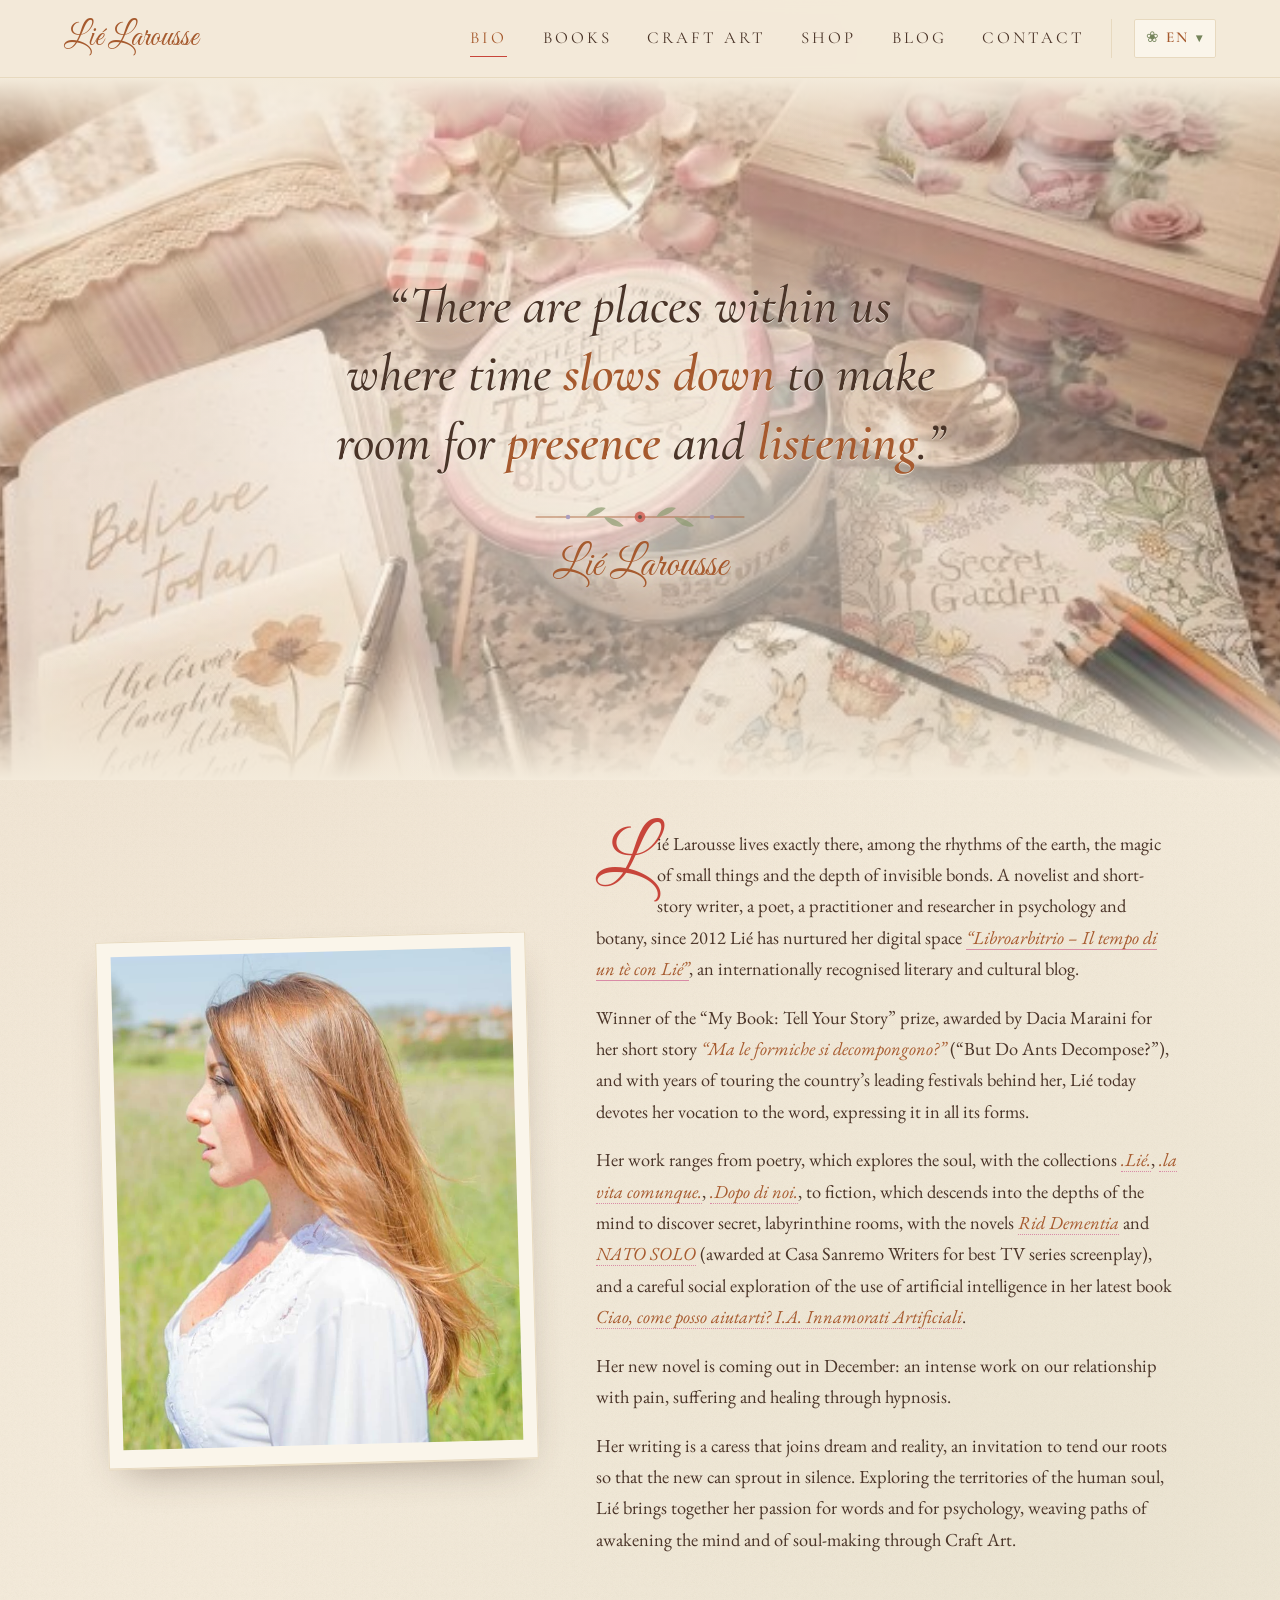
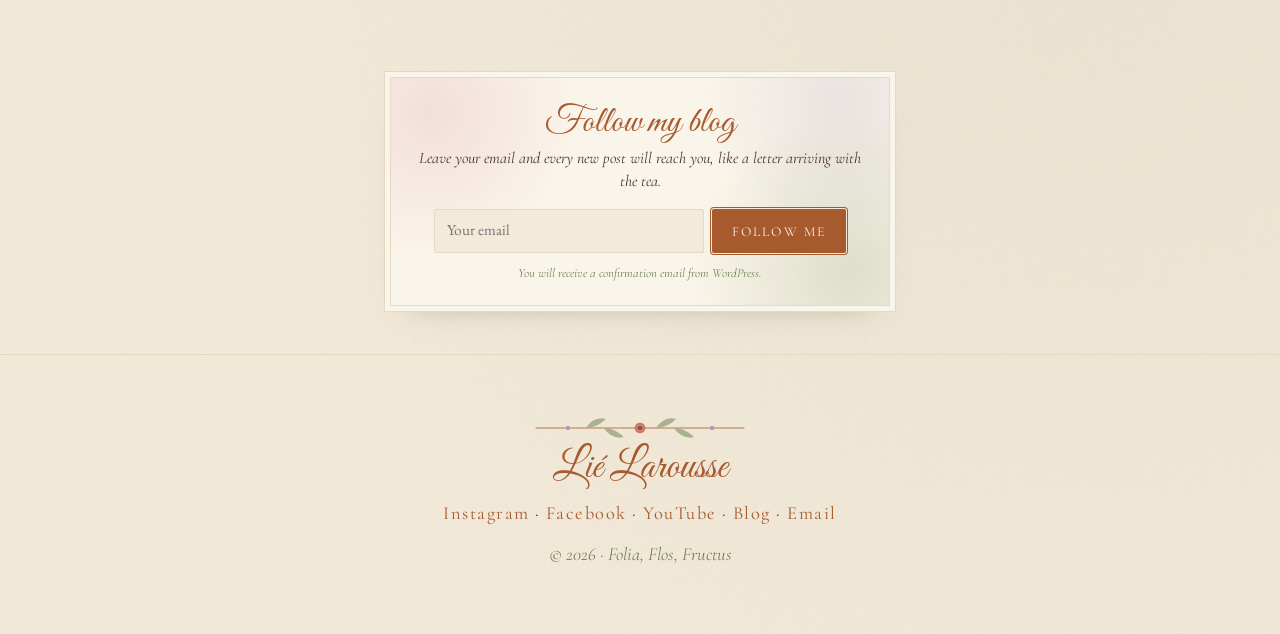
==== en/index.html @ ddcde2e0 "Bio: frase iniziale tra virgolette, righe bilanciate; Craft Art: tolte le virgolette grandi Co-Autho" ====
<!DOCTYPE html>
<html lang="en">
<head>
<meta charset="UTF-8">
<meta name="msvalidate.01" content="2CECC2701213556ECC06F662948ADE0B" />
<meta name="viewport" content="width=device-width, initial-scale=1">
<title>Lié Larousse · Writer and poet</title>
<!-- seo -->
<meta name="description" content="Lié Larousse, writer and poet working between psychology and botany. Author of Rid Dementia, NATO SOLO and Ciao, come posso aiutarti?, and of the blog Libroarbitrio – Il tempo di un tè con Lié.">
<link rel="canonical" href="https://lielarousse.it/en/">
<link rel="alternate" hreflang="it" href="https://lielarousse.it/">
<link rel="alternate" hreflang="en" href="https://lielarousse.it/en/">
<link rel="alternate" hreflang="fr" href="https://lielarousse.it/fr/">
<link rel="alternate" hreflang="x-default" href="https://lielarousse.it/">
<meta property="og:type" content="website">
<meta property="og:site_name" content="Lié Larousse">
<meta property="og:title" content="Lié Larousse · Writer and poet">
<meta property="og:description" content="Lié Larousse, writer and poet working between psychology and botany. Author of Rid Dementia, NATO SOLO and Ciao, come posso aiutarti?, and of the blog Libroarbitrio – Il tempo di un tè con Lié.">
<meta property="og:url" content="https://lielarousse.it/en/">
<meta property="og:image" content="https://lielarousse.it/img/condivisione.jpg">
<meta property="og:image:width" content="1200">
<meta property="og:image:height" content="630">
<meta property="og:image:alt" content="Lié Larousse">
<meta property="og:locale" content="en_GB">
<meta name="twitter:card" content="summary_large_image">
<meta name="twitter:title" content="Lié Larousse · Writer and poet">
<meta name="twitter:description" content="Lié Larousse, writer and poet working between psychology and botany. Author of Rid Dementia, NATO SOLO and Ciao, come posso aiutarti?, and of the blog Libroarbitrio – Il tempo di un tè con Lié.">
<meta name="twitter:image" content="https://lielarousse.it/img/condivisione.jpg">
<meta name="thumbnail" content="https://lielarousse.it/img/lie-ritratto-bio.jpg">
<script type="application/ld+json">{"@context": "https://schema.org", "@type": "ProfilePage", "name": "Lié Larousse · Writer and poet", "url": "https://lielarousse.it/en/", "inLanguage": "en", "primaryImageOfPage": {"@type": "ImageObject", "url": "https://lielarousse.it/img/lie-ritratto-bio.jpg", "width": 720, "height": 888}, "image": "https://lielarousse.it/img/lie-ritratto-bio.jpg", "mainEntity": {"@context": "https://schema.org", "@type": "Person", "name": "Lié Larousse", "url": "https://lielarousse.it/", "image": "https://lielarousse.it/img/lie-ritratto-bio.jpg", "email": "mailto:lielarousse@yahoo.it", "jobTitle": "Scrittrice e poetessa", "sameAs": ["https://www.instagram.com/lielarousse/", "https://www.facebook.com/lie.larousse/", "https://www.youtube.com/@Libroarbitrio", "https://libroarbitrio.wordpress.com/"], "sibling": {"@type": "Person", "name": "Cortona Francesca", "url": "https://cortonafrancesca.it/", "jobTitle": "Pittrice"}}}</script>
<script type="application/ld+json">{"@context": "https://schema.org", "@type": "WebSite", "name": "Lié Larousse", "url": "https://lielarousse.it/"}</script>
<!-- /seo -->
<link rel="preconnect" href="https://fonts.googleapis.com">
<link rel="preconnect" href="https://fonts.gstatic.com" crossorigin>
<link href="https://fonts.googleapis.com/css2?family=Cormorant+Garamond:ital,wght@0,400;0,500;0,600;1,400&family=EB+Garamond:ital,wght@0,400;0,500;1,400&family=Great+Vibes&display=swap" rel="stylesheet">
<link rel="stylesheet" href="../style.css?v=20261023c">
<link rel="icon" href="../favicon.ico" sizes="any">
<link rel="icon" type="image/png" sizes="48x48" href="../img/favicon-48.png?v=2">
<link rel="icon" type="image/png" sizes="96x96" href="../img/favicon-96.png?v=2">
<link rel="icon" type="image/png" sizes="144x144" href="../img/favicon-144.png?v=2">
<link rel="icon" type="image/png" sizes="192x192" href="../img/icona-192.png?v=2">
<link rel="apple-touch-icon" href="../img/apple-touch-icon.png?v=2">
</head>
<body>

<svg width="0" height="0" style="position:absolute" aria-hidden="true">
  <defs>
    <symbol id="rametto" viewBox="0 0 240 40">
      <path d="M4 20 C60 20 180 20 236 20" stroke="currentColor" stroke-width="1.2" fill="none"/>
      <g fill="#8A9A6E" opacity=".85">
        <path d="M60 20 c6-10 16-12 22-10 c-6 6-14 10-22 10z"/>
        <path d="M80 20 c6 10 16 12 22 10 c-6-6-14-10-22-10z"/>
        <path d="M138 20 c6-10 16-12 22-10 c-6 6-14 10-22 10z"/>
        <path d="M158 20 c6 10 16 12 22 10 c-6-6-14-10-22-10z"/>
      </g>
      <circle cx="120" cy="20" r="6" fill="#C8453A" opacity=".85"/>
      <circle cx="120" cy="20" r="2.2" fill="#4A3428"/>
      <circle cx="40" cy="20" r="2.5" fill="#9C8DB8"/>
      <circle cx="200" cy="20" r="2.5" fill="#9C8DB8"/>
    </symbol>
  </defs>
</svg>

<header class="nav">
  <a href="index.html" class="nav-logo">Lié Larousse</a>
  <button class="nav-toggle" aria-label="Open the menu" aria-expanded="false">☰</button>
  <nav class="nav-links">
    <a href="index.html" class="attivo" aria-current="page">Bio</a>
    <a href="libri.html">Books</a>
    <a href="arte.html">Craft Art</a>
    <a href="https://www.etsy.com/people/pzcn2gzs" class="nav-shop" target="_blank" rel="noopener">Shop</a>
    <a href="blog.html">Blog</a>
    <a href="contatti.html">Contact</a>
  </nav>
  <details class="lingue"><summary aria-label="Language"><span class="lingue-globo" aria-hidden="true">❀</span>EN<span class="lingue-freccia" aria-hidden="true">▾</span></summary><ul><li><a href="../index.html" hreflang="it" lang="it"><b>IT</b> Italiano</a></li><li><a href="index.html" hreflang="en" lang="en" class="attivo" aria-current="true"><b>EN</b> English</a></li><li><a href="../fr/index.html" hreflang="fr" lang="fr"><b>FR</b> Français</a></li></ul></details>
</header>

<main>
<section class="bio-hero">
  <div class="bio-hero-bg" aria-hidden="true"></div>
  <div class="petali" aria-hidden="true"></div>
  <div class="bio-hero-text">
    <h1 class="sr-only">Lié Larousse, writer and poet</h1>
    <blockquote class="citazione">
      “There are places within us where time <em>slows down</em> to make room for <em>presence</em> and <em>listening</em>.”
    </blockquote>
    <svg class="rametto"><use href="#rametto"/></svg>
    <p class="citazione-firma script">Lié Larousse</p>
  </div>
</section>

<section class="section bio-section">
  <div class="bio">
    <figure class="bio-photo paper-frame tilt-l">
      <img src="../img/lie-ritratto-bio.jpg?v=2" alt="Portrait of Lié Larousse in a meadow">
    </figure>
    <div class="bio-text">
      <p class="dropcap">Lié Larousse lives exactly there, among the rhythms of the earth, the magic of small things and the depth of invisible bonds. A novelist and short-story writer, a poet, a practitioner and researcher in psychology and botany, since 2012 Lié has nurtured her digital space <a href="https://libroarbitrio.wordpress.com/" target="_blank" rel="noopener"><em>“Libroarbitrio – Il tempo di un tè con Lié”</em></a>, an internationally recognised literary and cultural blog.</p>
      <p>Winner of the “My Book: Tell Your Story” prize, awarded by Dacia Maraini for her short story <em>“Ma le formiche si decompongono?”</em> (“But Do Ants Decompose?”), and with years of touring the country’s leading festivals behind her, Lié today devotes her vocation to the word, expressing it in all its forms.</p>
      <p>Her work ranges from poetry, which explores the soul, with the collections <a href="libri.html#trama-lie" class="link-titolo"><em>.Lié.</em></a>, <a href="libri.html#trama-vita" class="link-titolo"><em>.la vita comunque.</em></a>, <a href="libri.html#trama-dopo" class="link-titolo"><em>.Dopo di noi.</em></a>, to fiction, which descends into the depths of the mind to discover secret, labyrinthine rooms, with the novels <a href="libri.html#trama-rid" class="link-titolo"><em>Rid Dementia</em></a> and <a href="libri.html#trama-nato" class="link-titolo"><em>NATO SOLO</em></a> (awarded at Casa Sanremo Writers for best TV series screenplay), and a careful social exploration of the use of artificial intelligence in her latest book <a href="libri.html#trama-ciao" class="link-titolo"><em>Ciao, come posso aiutarti? I.A. Innamorati Artificiali</em></a>.</p>
      <p>Her new novel is coming out in December: an intense work on our relationship with pain, suffering and healing through hypnosis.</p>
      <p>Her writing is a caress that joins dream and reality, an invitation to tend our roots so that the new can sprout in silence. Exploring the territories of the human soul, Lié brings together her passion for words and for psychology, weaving paths of awakening the mind and of soul-making through Craft Art.</p>
    </div>
  </div>
</section>
</main>

<section class="seguimi">
  <div class="seguimi-card">
    <h2 class="script">Follow my blog</h2>
    <p class="seguimi-sub">Leave your email and every new post will reach you, like a letter arriving with the tea.</p>
    <form class="seguimi-form" action="https://subscribe.wordpress.com" method="post" accept-charset="utf-8" target="_blank">
      <label class="sr-only" for="seguimi-email">Your email</label>
      <input id="seguimi-email" type="email" name="email" placeholder="Your email" required>
      <input type="hidden" name="action" value="subscribe">
      <input type="hidden" name="blog_id" value="41591328">
      <input type="hidden" name="source" value="https://libroarbitrio.wordpress.com/">
      <input type="hidden" name="sub-type" value="widget">
      <input type="hidden" name="redirect_fragment" value="blog_subscription">
      <button type="submit" class="btn">Follow me</button>
    </form>
    <p class="seguimi-nota">You will receive a confirmation email from WordPress.</p>
  </div>
</section>

<footer class="footer">
  <svg class="rametto"><use href="#rametto"/></svg>
  <p class="script">Lié Larousse</p>
  <p class="footer-social">
    <a href="https://www.instagram.com/lielarousse/" target="_blank" rel="noopener">Instagram</a> · <a href="https://www.facebook.com/lie.larousse/" target="_blank" rel="noopener">Facebook</a> · <a href="https://www.youtube.com/@Libroarbitrio" target="_blank" rel="noopener">YouTube</a> · <a href="https://libroarbitrio.wordpress.com/" target="_blank" rel="noopener">Blog</a> · <a href="mailto:lielarousse@yahoo.it">Email</a>
  </p>
  <p class="small">© 2026 · Folia, Flos, Fructus</p>
</footer>

<script>
  (function () {
    if (!('IntersectionObserver' in window) || matchMedia('(prefers-reduced-motion: reduce)').matches) return;
    const sel = '.section-head, .bio-photo, .bio-text > *, .libro, .youtube, .video-box, .contatti-text > *, .form, .seguimi-card, .tesoro, .arte-voce, .arte-intro > *, .arte-invito';
    const els = document.querySelectorAll(sel);
    document.documentElement.classList.add('anima');
    const io = new IntersectionObserver(voci => {
      voci.forEach(v => { if (v.isIntersecting) { v.target.classList.add('visto'); io.unobserve(v.target); } });
    }, { threshold: 0.12, rootMargin: '0px 0px -40px 0px' });
    els.forEach((el, i) => {
      const fratelli = [...el.parentElement.children].filter(c => c.matches(sel));
      el.style.setProperty('--ritardo-in', (fratelli.indexOf(el) % 3) * 0.12 + 's');
      io.observe(el);
    });
  })();
  (function () {
    const box = document.querySelector('.petali');
    if (!box || matchMedia('(prefers-reduced-motion: reduce)').matches) return;
    const colori = ['#E8A6B8', '#F2C4CF', '#D98BA6', '#F6D5DC', '#EFB3C2'];
    const n = innerWidth < 700 ? 9 : 16;
    for (let i = 0; i < n; i++) {
      const p = document.createElement('span');
      p.className = 'petalo';
      const size = 12 + Math.random() * 12;
      p.style.setProperty('--x', (Math.random() * 100) + '%');
      p.style.setProperty('--s', size + 'px');
      p.style.setProperty('--d', (11 + Math.random() * 9) + 's');
      p.style.setProperty('--r', (Math.random() * 7) + 's');
      p.style.setProperty('--ritardo', (-Math.random() * 20) + 's');
      p.style.setProperty('--drift', ((Math.random() - .5) * 180) + 'px');
      p.style.setProperty('--c', colori[i % colori.length]);
      p.style.setProperty('--o', (.7 + Math.random() * .3).toFixed(2));
      box.appendChild(p);
    }
  })();
  const lg = document.querySelector('.lingue');
  if (lg) document.addEventListener('click', e => { if (!lg.contains(e.target)) lg.removeAttribute('open'); });
  const t = document.querySelector('.nav-toggle'), l = document.querySelector('.nav-links');
  t.addEventListener('click', () => { const o = l.classList.toggle('open'); t.setAttribute('aria-expanded', o); });
  l.querySelectorAll('a').forEach(a => a.addEventListener('click', () => { l.classList.remove('open'); t.setAttribute('aria-expanded', false); }));
  (function () {
    // Trame dei libri aperte direttamente sulla Bio
    let pronte = null;
    const carica = () => pronte || (pronte = fetch('libri.html').then(r => r.text()).then(h => {
      const doc = new DOMParser().parseFromString(h, 'text/html');
      doc.querySelectorAll('dialog.trama').forEach(d => {
        const nuovo = document.importNode(d, true);
        document.body.appendChild(nuovo);
        nuovo.addEventListener('close', () => { document.body.style.overflow = ''; });
        nuovo.addEventListener('click', e => { if (e.target === nuovo) nuovo.close(); });
        nuovo.querySelector('.trama-chiudi').addEventListener('click', () => nuovo.close());
      });
    }));
    const apri = d => { document.querySelectorAll('dialog[open]').forEach(x => x.close()); d.showModal(); d.scrollTop = 0; document.body.style.overflow = 'hidden'; };
    document.querySelectorAll('a.link-titolo').forEach(a => a.addEventListener('click', async e => {
      const id = a.getAttribute('href').split('#')[1];
      if (!id || !id.startsWith('trama-') || !window.HTMLDialogElement) return;
      e.preventDefault();
      try { await carica(); } catch (err) { location.href = a.href; return; }
      const d = document.getElementById(id);
      if (d) apri(d); else location.href = a.href;
    }));
    // pulsanti "Acquista" dentro le trame
    document.addEventListener('click', e => {
      const b = e.target.closest('[data-acquista]');
      const d = document.getElementById('acquista');
      if (!b || !d) return;
      const lingua = document.documentElement.lang || 'it';
      const euro = v => new Intl.NumberFormat(lingua, { style: 'currency', currency: 'EUR' }).format(v);
      const t = b.dataset.titolo, p = b.dataset.prezzo;
      d.querySelector('#acq-titolo').textContent = t;
      d.querySelector('#acq-copertina').src = b.dataset.copertina;
      d.querySelector('#acq-prezzo').textContent = p ? euro(+p) : d.dataset.suRichiesta;
      d.querySelector('#acq-causale').textContent = t + ' – Lié Larousse';
      d.querySelector('#acq-paypal').hidden = !p;
      if (p) d.querySelector('#acq-paypal-link').href = 'https://www.paypal.com/cgi-bin/webscr?' + new URLSearchParams({
        cmd: '_xclick', business: 'barellamax@hotmail.it', item_name: t + ' – Lié Larousse',
        amount: p, currency_code: 'EUR', no_shipping: '2', lc: d.dataset.paypalLc, charset: 'utf-8'
      });
      d.querySelector('#acq-email').href = 'mailto:lielarousse@yahoo.it?subject=' + encodeURIComponent(d.dataset.oggetto + t) +
        '&body=' + encodeURIComponent(d.dataset.corpo.replace('%TITOLO%', t));
      apri(d);
    });
    document.addEventListener('click', async e => {
      const c = e.target.closest('.acq-copia');
      if (!c) return;
      const prima = c.textContent;
      try { await navigator.clipboard.writeText(c.dataset.copia); } catch (err) {}
      c.textContent = document.getElementById('acquista').dataset.copiato; setTimeout(() => c.textContent = prima, 1800);
    });
  })();
</script>
</body>
</html>
---- style.css ----
/* Palette ispirata agli acquerelli botanici di Lié */
:root {
  --carta: #F3EADA;        /* carta antica */
  --carta-chiara: #FAF5EA;
  --carta-scura: #E7D9BF;
  --inchiostro: #4A3428;   /* bruno inchiostro */
  --rame: #A65A2E;         /* capelli / titoli */
  --salvia: #74845A;       /* foglie (leggermente scurito per la leggibilità) */
  --papavero: #C8453A;     /* papaveri */
  --lavanda: #9C8DB8;      /* lavanda */
  --oleandro: #D98BA6;     /* oleandro rosa */
  --script: "Great Vibes", cursive;
  --serif: "Cormorant Garamond", Georgia, serif;
  --testo: "EB Garamond", Georgia, serif;
}

* { box-sizing: border-box; margin: 0; padding: 0; }
html { scroll-behavior: smooth; scroll-padding-top: 70px; }

body {
  font-family: var(--testo);
  font-size: 1.15rem;
  line-height: 1.7;
  color: var(--inchiostro);
  background-color: var(--carta);
  /* grana della carta */
  background-image:
    radial-gradient(circle at 15% 20%, rgba(166,90,46,.06), transparent 40%),
    radial-gradient(circle at 85% 70%, rgba(138,154,110,.08), transparent 45%),
    url("data:image/svg+xml,%3Csvg xmlns='http://www.w3.org/2000/svg' width='200' height='200'%3E%3Cfilter id='n'%3E%3CfeTurbulence baseFrequency='.9' numOctaves='2'/%3E%3CfeColorMatrix values='0 0 0 0 .3 0 0 0 0 .2 0 0 0 0 .1 0 0 0 .06 0'/%3E%3C/filter%3E%3Crect width='100%25' height='100%25' filter='url(%23n)'/%3E%3C/svg%3E");
  overflow-x: hidden;
}

img { max-width: 100%; display: block; }
a { color: var(--rame); }

.script { font-family: var(--script); font-weight: 400; color: var(--rame); line-height: 1.1; }
.label { font-family: var(--serif); letter-spacing: .3em; text-transform: uppercase; font-size: .8rem; color: var(--salvia); }
.rametto { width: 220px; height: 36px; color: var(--rame); display: block; margin: .4rem auto 0; opacity: .8; }

/* NAV */
.nav {
  position: sticky; top: 0; z-index: 10;
  display: flex; align-items: center; justify-content: space-between;
  padding: .7rem 5vw;
  background: rgba(243,234,218,.92);
  backdrop-filter: blur(6px);
  border-bottom: 1px solid var(--carta-scura);
}
.nav-logo { font-family: var(--script); font-size: 2rem; color: var(--rame); text-decoration: none; }
.nav-links { display: flex; gap: 2.2rem; }
.nav-links a {
  font-family: var(--serif); font-size: 1.05rem; letter-spacing: .18em; text-transform: uppercase;
  color: var(--inchiostro); text-decoration: none; position: relative;
}
.nav-links a::after {
  content: ""; position: absolute; left: 0; right: 0; bottom: -4px; height: 1px;
  background: var(--papavero); transform: scaleX(0); transition: transform .3s;
}
.nav-links a:hover::after { transform: scaleX(1); }
.nav-toggle { display: none; background: none; border: 0; font-size: 1.6rem; color: var(--rame); cursor: pointer; }

/* HERO */
.hero {
  display: grid; grid-template-columns: 1.1fr 1fr; gap: 4rem; align-items: center;
  padding: 5rem 8vw 6rem; max-width: 1300px; margin: 0 auto;
}
.hero-text { text-align: center; }
.hero-kicker { font-family: var(--serif); letter-spacing: .4em; text-transform: uppercase; color: var(--salvia); }
.hero h1 { font-size: clamp(4rem, 9vw, 7.5rem); margin: .2rem 0; }
.hero-sub { font-family: var(--serif); font-style: italic; font-size: 1.35rem; margin: 1.4rem 0 2rem; }

.paper-frame {
  background: var(--carta-chiara);
  padding: 14px 14px 18px;
  box-shadow: 0 1px 0 var(--carta-scura), 0 18px 40px -18px rgba(74,52,40,.45);
  border: 1px solid var(--carta-scura);
}
.hero-photo { transform: rotate(1.5deg); }
.tilt-l { transform: rotate(-1.5deg); }

.btn {
  display: inline-block; font-family: var(--serif); font-size: 1.05rem; letter-spacing: .15em; text-transform: uppercase;
  padding: .8rem 2rem; color: var(--carta-chiara); background: var(--rame);
  border: 0; border-radius: 2px; text-decoration: none; cursor: pointer;
  box-shadow: 0 0 0 1px var(--carta), 0 0 0 2px var(--rame);
  transition: background .3s;
}
.btn:hover { background: var(--papavero); }
.btn-small { padding: .55rem 1.4rem; font-size: .9rem; }

/* SEZIONI */
.section { padding: 6rem 8vw; max-width: 1300px; margin: 0 auto; }
.section-alt {
  max-width: none;
  background: linear-gradient(180deg, transparent, rgba(156,141,184,.10) 15%, rgba(156,141,184,.10) 85%, transparent);
}
.section-alt > * { max-width: 1140px; margin-left: auto; margin-right: auto; }
.section-head { text-align: center; margin-bottom: 3.5rem; }
.section-head h2, .section-head h1 { font-size: clamp(3.5rem, 7vw, 5rem); font-weight: 400; margin: 0; }

/* BIO */
.bio { display: grid; grid-template-columns: 1.2fr 1fr; gap: 4rem; align-items: center; }
.bio-photo figcaption { text-align: center; padding-top: .7rem; }
.script-small { font-family: var(--script); font-size: 1.8rem; color: var(--rame); }
.bio-text p { margin-bottom: 1.1rem; }
.dropcap::first-letter {
  font-family: var(--script); font-size: 4.6rem; float: left; line-height: .8; padding: .3rem .5rem 0 0; color: var(--papavero);
}
blockquote {
  font-family: var(--serif); font-style: italic; font-size: 1.4rem;
  border-left: 2px solid var(--oleandro); padding-left: 1.2rem; margin: 1.6rem 0;
}
.firma { font-size: 3rem; text-align: right; }

/* LIBRI */
.libri { display: grid; grid-template-columns: repeat(3, 1fr); gap: 3rem; }
.libro { text-align: center; }
.copertina {
  aspect-ratio: 2 / 3; margin: 0 auto 1.4rem; max-width: 240px;
  display: flex; align-items: center; justify-content: center; padding: 1.5rem;
  border: 1px solid var(--carta-scura);
  box-shadow: 6px 8px 0 -2px var(--carta-scura), 0 20px 30px -18px rgba(74,52,40,.5);
  transition: transform .4s;
}
.libro:hover .copertina { transform: translateY(-6px) rotate(-1deg); }
.copertina span { font-family: var(--script); font-size: 2.2rem; color: var(--inchiostro); line-height: 1.1; }
.c1 { background: radial-gradient(circle at 30% 70%, rgba(200,69,58,.35), transparent 35%), radial-gradient(circle at 75% 25%, rgba(138,154,110,.4), transparent 40%), var(--carta-chiara); }
.c2 { background: radial-gradient(circle at 70% 75%, rgba(156,141,184,.45), transparent 40%), radial-gradient(circle at 25% 25%, rgba(217,139,166,.35), transparent 40%), var(--carta-chiara); }
.c3 { background: radial-gradient(circle at 50% 80%, rgba(138,154,110,.45), transparent 45%), radial-gradient(circle at 80% 20%, rgba(166,90,46,.3), transparent 35%), var(--carta-chiara); }
.libro h3, .articolo h3 { font-family: var(--serif); font-size: 1.6rem; font-weight: 600; }
.anno, .data { font-family: var(--serif); font-style: italic; color: var(--salvia); margin-bottom: .6rem; }
.link { font-family: var(--serif); letter-spacing: .1em; text-decoration: none; border-bottom: 1px solid var(--oleandro); }

/* BLOG */
.paper-card {
  background: var(--carta-chiara); border: 1px solid var(--carta-scura);
  box-shadow: 0 16px 36px -22px rgba(74,52,40,.5);
}
.youtube {
  display: grid; grid-template-columns: 1.4fr 1fr; align-items: center;
  text-decoration: none; color: inherit; margin-bottom: 3.5rem; overflow: hidden;
  transition: transform .4s;
}
.youtube:hover { transform: translateY(-4px); }
.yt-thumb { width: 100%; height: 100%; object-fit: cover; min-height: 260px; }
.yt-text { padding: 2.5rem; text-align: center; }
.yt-text h3 { font-size: 3.6rem; }
.yt-sub { font-family: var(--serif); font-style: italic; font-size: 1.3rem; margin-bottom: 1.4rem; }

.articoli { display: grid; grid-template-columns: repeat(2, 1fr); gap: 2.5rem; }
.articolo img { width: 100%; aspect-ratio: 4 / 3; object-fit: cover; }
.articolo-body { padding: 1.6rem 1.8rem 2rem; }

/* CONTATTI */
.contatti { display: grid; grid-template-columns: 1fr 1.2fr; gap: 4rem; align-items: start; }
.contatti-foto {
  width: 100%; max-width: 440px; margin: -1rem auto 1.2rem;
  aspect-ratio: 928 / 1000; object-fit: cover; object-position: center 35%;
  opacity: .9;
  -webkit-mask-image: radial-gradient(closest-side at 50% 50%, #000 55%, rgba(0,0,0,.6) 75%, transparent 100%);
          mask-image: radial-gradient(closest-side at 50% 50%, #000 55%, rgba(0,0,0,.6) 75%, transparent 100%);
}
.contatti-text p { font-family: var(--serif); font-size: 1.35rem; font-style: italic; margin-bottom: 1.6rem; }
.social { list-style: none; }
.social li { padding: .5rem 0; border-bottom: 1px dashed var(--carta-scura); }
.social li::before { content: "❀ "; color: var(--oleandro); }
.social a { text-decoration: none; }
.form { padding: 2.2rem; display: grid; gap: 1.1rem; }
.form label { font-family: var(--serif); letter-spacing: .12em; text-transform: uppercase; font-size: .85rem; display: grid; gap: .35rem; }
.form input, .form textarea {
  font: inherit; font-size: 1.05rem; text-transform: none; letter-spacing: 0;
  padding: .65rem .8rem; background: var(--carta); color: var(--inchiostro);
  border: 1px solid var(--carta-scura); border-radius: 2px;
}
.form input:focus, .form textarea:focus { outline: 2px solid var(--lavanda); outline-offset: 1px; }
.form .btn { justify-self: start; }

/* FOOTER */
.footer { text-align: center; padding: 3rem 1rem 4rem; border-top: 1px solid var(--carta-scura); }
.footer .script { font-size: 2.6rem; }
.small { font-family: var(--serif); font-style: italic; color: var(--salvia); }

/* MOBILE */
@media (max-width: 860px) {
  .nav-toggle { display: block; }
  .nav-links {
    display: none; position: absolute; top: 100%; left: 0; right: 0;
    flex-direction: column; gap: 0; background: var(--carta); border-bottom: 1px solid var(--carta-scura);
  }
  .nav-links.open { display: flex; }
  .nav-links a { padding: 1rem 5vw; border-top: 1px solid var(--carta-scura); }
  .hero, .bio, .contatti, .youtube { grid-template-columns: 1fr; gap: 2.5rem; }
  .hero { padding: 3rem 6vw 4rem; }
  .hero-photo { max-width: 420px; margin: 0 auto; }
  .section { padding: 4rem 6vw; }
  .libri, .articoli { grid-template-columns: 1fr; }
}

/* Pagine separate */
body { min-height: 100vh; display: flex; flex-direction: column; }
main { flex: 1; }
.nav-links a.attivo { color: var(--rame); }
.nav-links a.attivo::after { transform: scaleX(1); }
.section { padding-top: 4rem; }
@media (max-width: 860px) { .nav-links a::after { display: none; } }

/* BIO: frase su sfondo fotografico sfumato */
.bio-hero {
  position: relative; overflow: hidden;
  min-height: 78vh; display: grid; place-items: center;
  padding: 5rem 8vw 6rem; text-align: center;
}
.bio-hero-bg {
  position: absolute; inset: -20px;
  background: url("img/te-rose.jpg") center 40% / cover no-repeat;
  filter: blur(.6px);
  opacity: .85;
}
.bio-hero::after {
  content: ""; position: absolute; inset: 0; pointer-events: none;
  background:
    radial-gradient(ellipse 48% 52% at 50% 55%, rgba(250,245,234,.75), rgba(250,245,234,.25) 70%, transparent),
    linear-gradient(180deg, var(--carta) 0%, transparent 10%, transparent 82%, var(--carta) 100%);
}
.bio-hero-text { position: relative; z-index: 1; max-width: 860px; }
.citazione {
  position: relative; border: 0; padding: 0; margin: 1.2rem 0 1.4rem;
  font-family: var(--serif); font-style: italic; font-weight: 500;
  font-size: clamp(1.9rem, 4.2vw, 3.3rem); line-height: 1.3; color: var(--inchiostro);
  text-shadow: 0 1px 0 rgba(250,245,234,.8), 0 0 24px rgba(250,245,234,.9);
}
.citazione em { font-style: italic; font-weight: 600; color: var(--rame); }
.virgolette {
  display: block; font-family: var(--script); font-size: 6.5rem; line-height: .5;
  color: var(--oleandro); margin-bottom: .6rem;
}
.citazione-firma { font-size: 2.6rem; margin-top: .6rem; text-shadow: 0 0 14px rgba(250,245,234,1), 0 0 28px rgba(250,245,234,.9); }

.bio-section { padding-top: 3rem; }
.bio-section .bio { grid-template-columns: .85fr 1.15fr; align-items: start; }
.bio-section .bio-photo { position: sticky; top: 100px; }
.bio-text em { color: var(--rame); }
.bio-text p { text-align: left; }

@media (max-width: 860px) {
  .bio-hero { min-height: 64vh; padding: 4rem 6vw 4.5rem; }
  .bio-section .bio { grid-template-columns: 1fr; }
  .bio-section .bio-photo { position: static; max-width: 380px; margin: 0 auto; }
  .bio-text p { text-align: left; }
}

/* Libri: sei titoli */
.libri { row-gap: 4rem; }
.copertina span small { display: block; font-family: var(--serif); font-style: italic; font-size: .95rem; margin-top: .6rem; }
.libro h3 small { display: block; font-size: 1.05rem; font-weight: 500; font-style: italic; }
.presto { font-family: var(--serif); font-style: italic; color: var(--lavanda); }
.libro .btn-small { margin-top: .4rem; }

/* Blog: due riquadri alternati */
.youtube-rev .yt-thumb { order: 2; }
.bio-text a { text-decoration: none; border-bottom: 1px solid var(--oleandro); }

/* Footer social */
.footer-social { font-family: var(--serif); letter-spacing: .08em; margin: .4rem 0 .6rem; }
.footer-social a { text-decoration: none; color: var(--rame); }
.footer-social a:hover { color: var(--papavero); }
@media (max-width: 860px) { .youtube-rev .yt-thumb { order: 0; } }
.youtube { margin-bottom: 2.5rem; }
.youtube .yt-thumb { height: 340px; min-height: 0; object-fit: cover; object-position: center 45%; }
@media (max-width: 860px) { .youtube .yt-thumb { height: 220px; } }
.youtube-rev { grid-template-columns: 1fr 1.4fr; }
.youtube-rev .yt-thumb { object-position: center; }
@media (max-width: 860px) { .youtube-rev { grid-template-columns: 1fr; } }

/* Copertine vere */
.copertina-foto { padding: 0; background: none; border: 0; aspect-ratio: auto; height: 340px; max-width: none; width: max-content; }
.copertina-foto img { height: 100%; width: auto; display: block; }
@media (max-width: 860px) { .copertina-foto { height: 300px; } }
.libro .copertina:not(.copertina-foto) { height: 340px; width: 227px; aspect-ratio: auto; }
@media (max-width: 860px) { .libro .copertina:not(.copertina-foto) { height: 300px; width: 200px; } }

/* Seguimi sul blog */
.sr-only { position: absolute; width: 1px; height: 1px; overflow: hidden; clip: rect(0 0 0 0); white-space: nowrap; }
.seguimi { padding: 1rem 6vw 4.5rem; }
.seguimi-card {
  max-width: 760px; margin: 0 auto; text-align: center;
  padding: 2.8rem 2.2rem 2.4rem;
  background:
    radial-gradient(circle at 8% 15%, rgba(217,139,166,.22), transparent 30%),
    radial-gradient(circle at 92% 85%, rgba(138,154,110,.25), transparent 32%),
    radial-gradient(circle at 90% 10%, rgba(156,141,184,.18), transparent 28%),
    var(--carta-chiara);
  border: 1px solid var(--carta-scura);
  box-shadow: 0 0 0 8px var(--carta-chiara), 0 0 0 9px var(--carta-scura), 0 24px 44px -26px rgba(74,52,40,.55);
}
.seguimi-card h2 { font-size: clamp(2.8rem, 6vw, 3.8rem); margin: .2rem 0 .4rem; }
.seguimi-sub { font-family: var(--serif); font-style: italic; font-size: 1.25rem; margin-bottom: 1.6rem; }
.seguimi-form { display: flex; gap: .8rem; justify-content: center; flex-wrap: wrap; }
.seguimi-form input[type=email] {
  flex: 1 1 260px; max-width: 380px; font: inherit; font-size: 1.05rem;
  padding: .75rem 1rem; background: var(--carta); color: var(--inchiostro);
  border: 1px solid var(--carta-scura); border-radius: 2px;
}
.seguimi-form input[type=email]:focus { outline: 2px solid var(--lavanda); outline-offset: 1px; }
.seguimi-nota { font-family: var(--serif); font-style: italic; font-size: .95rem; color: var(--salvia); margin-top: 1rem; }
@media (max-width: 860px) { .seguimi-card { padding: 2.2rem 1.3rem 2rem; } .seguimi-form .btn { width: 100%; max-width: 380px; } }

/* Seguimi: versione compatta */
.seguimi { padding: .5rem 6vw 3rem; }
.seguimi-card { max-width: 500px; padding: 1.5rem 1.4rem 1.3rem; box-shadow: 0 0 0 5px var(--carta-chiara), 0 0 0 6px var(--carta-scura), 0 16px 30px -22px rgba(74,52,40,.5); }
.seguimi-card .label { font-size: .65rem; letter-spacing: .25em; }
.seguimi-card h2 { font-size: 2.3rem; margin: .1rem 0 .2rem; }
.seguimi-sub { font-size: 1rem; line-height: 1.45; margin-bottom: 1rem; }
.seguimi-form { gap: .5rem; }
.seguimi-form input[type=email] { flex: 1 1 200px; max-width: 270px; font-size: .95rem; padding: .5rem .75rem; }
.seguimi-form .btn { padding: .5rem 1.3rem; font-size: .85rem; }
.seguimi-nota { font-size: .8rem; margin-top: .6rem; }
@media (max-width: 860px) { .seguimi-card { padding: 1.4rem 1.1rem 1.2rem; } .seguimi-form .btn { max-width: 270px; } }

/* Video YouTube grande */
.video-box {
  display: grid; grid-template-columns: auto 1fr; gap: 3rem; align-items: center;
  padding: 2rem; margin-bottom: 2.5rem;
}
.video-frame {
  width: min(380px, 100%); aspect-ratio: 9 / 16;
  padding: 10px; background: var(--carta-chiara);
  border: 1px solid var(--carta-scura);
  box-shadow: 0 0 0 6px var(--carta), 0 0 0 7px var(--carta-scura), 0 20px 36px -20px rgba(74,52,40,.55);
}
.video-frame iframe { width: 100%; height: 100%; border: 0; display: block; }
.video-text { text-align: center; padding: 1rem; }
.video-text h3 { font-size: clamp(2.6rem, 4.5vw, 3.6rem); }
.video-text .yt-sub { margin: 1rem 0 1.6rem; }
@media (max-width: 860px) {
  .video-box { grid-template-columns: 1fr; gap: 1.5rem; padding: 1.4rem 1rem; }
  .video-frame { margin: 0 auto; width: min(340px, 100%); }
}
/* Video: più piccolo */
.video-box { max-width: 760px; margin-left: auto; margin-right: auto; padding: 1.5rem; gap: 2rem; }
.video-frame { width: min(260px, 100%); padding: 8px; }
.video-text h3 { font-size: clamp(2.2rem, 3.6vw, 2.8rem); }
@media (max-width: 860px) { .video-frame { width: min(250px, 100%); } }

/* Lingue */
.nav { gap: 1.6rem; }
.nav-logo { margin-right: auto; }
.lingue { display: flex; align-items: center; gap: .35rem; font-family: var(--serif); font-size: .9rem; letter-spacing: .12em; padding-left: 1.4rem; border-left: 1px solid var(--carta-scura); }
.lingue a { color: var(--inchiostro); text-decoration: none; opacity: .65; padding: .15rem .1rem; }
.lingue a:hover { opacity: 1; color: var(--papavero); }
.lingue a.attivo { opacity: 1; color: var(--rame); font-weight: 600; }
.lingue span { color: var(--salvia); }
@media (max-width: 860px) {
  .nav { gap: .9rem; }
  .lingue { order: 2; padding-left: 0; border-left: 0; font-size: .85rem; }
  .nav-toggle { order: 3; }
}

/* Lingue: tendina */
.lingue { position: relative; display: block; padding-left: 1.4rem; border-left: 1px solid var(--carta-scura); font-family: var(--serif); }
.lingue summary {
  list-style: none; cursor: pointer; user-select: none;
  display: flex; align-items: center; gap: .4rem;
  font-size: .95rem; letter-spacing: .15em; color: var(--rame); font-weight: 600;
  padding: .35rem .7rem; border: 1px solid var(--carta-scura); border-radius: 2px; background: var(--carta-chiara);
}
.lingue summary::-webkit-details-marker { display: none; }
.lingue summary:hover { border-color: var(--oleandro); }
.lingue-globo { color: var(--oleandro); font-weight: 400; letter-spacing: 0; }
.lingue-freccia { font-size: .75rem; color: var(--salvia); transition: transform .25s; }
.lingue[open] .lingue-freccia { transform: rotate(180deg); }
.lingue ul {
  list-style: none; position: absolute; right: 0; top: calc(100% + .5rem); z-index: 20;
  min-width: 170px; padding: .4rem 0; margin: 0;
  background: var(--carta-chiara); border: 1px solid var(--carta-scura);
  box-shadow: 0 0 0 4px var(--carta-chiara), 0 0 0 5px var(--carta-scura), 0 18px 30px -16px rgba(74,52,40,.5);
}
.lingue li a {
  display: flex; gap: .7rem; align-items: baseline;
  padding: .55rem 1.1rem; text-decoration: none; opacity: 1;
  color: var(--inchiostro); font-size: 1.05rem; letter-spacing: .03em;
}
.lingue li a b { font-size: .8rem; letter-spacing: .15em; color: var(--salvia); font-weight: 600; width: 1.6rem; }
.lingue li a:hover { background: rgba(217,139,166,.12); color: var(--papavero); }
.lingue li a.attivo { color: var(--rame); font-style: italic; }
.lingue li a.attivo b { color: var(--rame); }
.lingue li + li { border-top: 1px dashed var(--carta-scura); }
@media (max-width: 860px) {
  .lingue { padding-left: 0; border-left: 0; }
  .lingue summary { font-size: .85rem; padding: .3rem .55rem; }
}

/* Copertine: effetto libro 3D al passaggio del mouse */
.libro { perspective: 1100px; }
.libro .copertina {
  position: relative; transform-style: preserve-3d;
  transform-origin: center center;
  transition: transform .7s cubic-bezier(.2,.8,.2,1), box-shadow .7s;
}
/* spessore delle pagine (lato destro) */
.libro .copertina::before {
  content: ""; position: absolute; top: 1.5%; left: 100%;
  width: 26px; height: 97%;
  transform-origin: left center; transform: rotateY(90deg);
  background: repeating-linear-gradient(90deg, #fbf6ea 0 1px, #e9dcc4 1px 2px), #f5ecd9;
  box-shadow: inset 0 0 6px rgba(74,52,40,.25);
  backface-visibility: hidden;
}
/* nastrino segnalibro */
.libro .copertina::after {
  content: ""; position: absolute; top: -2px; right: 16%;
  width: 15px; height: 0;
  background: linear-gradient(90deg, #a8352c, var(--papavero) 45%, #a8352c);
  clip-path: polygon(0 0, 100% 0, 100% 100%, 50% 82%, 0 100%);
  transform: translateZ(2px);
  transition: height .55s .12s cubic-bezier(.3,1.4,.5,1);
  box-shadow: 0 2px 4px rgba(0,0,0,.2);
}
.libro:hover .copertina, .libro:focus-within .copertina {
  transform: translateY(-10px) rotateY(-26deg) rotateX(3deg);
  box-shadow: -18px 26px 34px -14px rgba(74,52,40,.55);
}
.libro:hover .copertina::after, .libro:focus-within .copertina::after { height: 74px; }
.libro .copertina-foto img { transition: filter .7s; }
.libro:hover .copertina-foto img { filter: brightness(1.04) saturate(1.05); }
@media (prefers-reduced-motion: reduce) {
  .libro .copertina, .libro .copertina::after { transition: none; }
}
.libro .copertina::before { width: 34px; }
.libro .copertina::after { right: 7%; width: 13px; }
/* Bio: foto ferma, niente effetto "segue lo scorrimento" */
.bio-section .bio-photo { position: static; top: auto; }
.bio-section .bio { align-items: center; }

/* Petali che cadono (Bio) */
.petali { position: absolute; inset: 0; z-index: 1; pointer-events: none; overflow: hidden; }
.bio-hero::after { z-index: 0; }
.bio-hero-text { z-index: 2; }
.petalo {
  position: absolute; top: -40px; left: var(--x);
  width: var(--s); height: calc(var(--s) * .78);
  opacity: 0;
  animation: cade var(--d) linear var(--ritardo) infinite;
}
.petalo::before {
  content: ""; position: absolute; inset: 0;
  background: radial-gradient(ellipse at 30% 30%, rgba(255,255,255,.55), transparent 55%), var(--c);
  border-radius: 80% 10% 80% 15%;
  box-shadow: inset -1px -2px 3px rgba(150,60,80,.25);
  animation: ondeggia var(--r) ease-in-out infinite alternate, gira calc(var(--r) * 1.6) linear infinite;
}
@keyframes cade {
  0%   { transform: translate(0, 0); opacity: 0; }
  8%   { opacity: var(--o); }
  85%  { opacity: var(--o); }
  100% { transform: translate(var(--drift), 82vh); opacity: 0; }
}
@keyframes ondeggia { from { translate: -14px 0; } to { translate: 14px 0; } }
@keyframes gira { from { transform: rotate(0deg) rotateX(0deg); } to { transform: rotate(360deg) rotateX(360deg); } }
@media (prefers-reduced-motion: reduce) { .petali { display: none; } }
@keyframes gira { 0% { transform: rotate(0deg) scaleX(1); } 50% { transform: rotate(180deg) scaleX(.65); } 100% { transform: rotate(360deg) scaleX(1); } }
.petalo { width: calc(var(--s) * 1.15); height: calc(var(--s) * .9); }

/* Apparizione dolce allo scorrimento */
.anima :is(.section-head, .bio-photo, .bio-text > *, .libro, .youtube, .video-box, .contatti-text > *, .form, .seguimi-card, .tesoro, .arte-voce, .arte-intro > *, .arte-invito) {
  opacity: 0; translate: 0 26px; filter: blur(2px);
  transition: opacity 1s ease var(--ritardo-in, 0s), translate 1s cubic-bezier(.2,.8,.2,1) var(--ritardo-in, 0s), filter 1s ease var(--ritardo-in, 0s);
}
.anima :is(.section-head, .bio-photo, .bio-text > *, .libro, .youtube, .video-box, .contatti-text > *, .form, .seguimi-card, .tesoro, .arte-voce, .arte-intro > *, .arte-invito).visto {
  opacity: 1; translate: 0 0; filter: none;
}

/* Ultimi articoli dal blog */
.ultimi { margin: 0 0 3rem; }
.ultimi-titolo { text-align: center; font-size: clamp(2.4rem, 4vw, 3rem); margin-bottom: 1.6rem; }
.articoli-3 { grid-template-columns: repeat(3, 1fr); gap: 1.8rem; }
.articoli-3 .articolo { display: flex; flex-direction: column; text-decoration: none; color: inherit; transition: transform .4s, box-shadow .4s; }
.articoli-3 a.articolo:hover { transform: translateY(-5px); box-shadow: 0 22px 40px -22px rgba(74,52,40,.6); }
.articoli-3 .articolo img { aspect-ratio: 3 / 2; }
.articoli-3 .articolo-body { padding: 1.2rem 1.3rem 1.5rem; display: flex; flex-direction: column; flex: 1; }
.articoli-3 h4 { font-family: var(--serif); font-size: 1.3rem; font-weight: 600; line-height: 1.25; margin-bottom: .6rem; }
.articoli-3 .estratto { font-size: 1rem; line-height: 1.55; margin-bottom: .9rem; flex: 1; }
.articoli-3 .link { align-self: flex-start; }
.ultimi-tutti { text-align: center; margin-top: 1.6rem; }
@media (max-width: 860px) { .articoli-3 { grid-template-columns: 1fr; } }

/* Contatti: testo sotto la foto */
.contatti-text .contatti-incipit {
  font-family: var(--serif); font-style: italic; font-weight: 500;
  font-size: 1.6rem; line-height: 1.35; color: var(--rame);
  text-align: center; margin: 0 0 1.1rem;
}
.contatti-text .contatti-invito {
  font-family: var(--testo); font-style: normal; font-size: 1.12rem; line-height: 1.7;
  text-align: center; margin-bottom: 1.8rem;
}

/* Bio: frase iniziale scurita del 10%, solo sul telefono */
@media (max-width: 860px) {
  .citazione { color: #432F24; }
  .citazione em { color: #955129; }
  .citazione-firma { color: #955129; }
  .bio-hero::after {
    background:
      radial-gradient(ellipse 75% 50% at 50% 52%, rgba(250,245,234,.8), rgba(250,245,234,.35) 70%, transparent),
      linear-gradient(180deg, var(--carta) 0%, transparent 10%, transparent 82%, var(--carta) 100%);
  }
}

/* Libro in evidenza */
.libro-evidenza {
  display: grid; grid-template-columns: 300px 1fr; gap: 3.5rem; align-items: start;
  text-align: left; padding: 3rem 3rem 2.8rem; margin: 0 auto 4.5rem; max-width: 1080px;
}
.libro-evidenza .copertina-foto { height: auto; width: 100%; margin: .4rem 0 0; position: sticky; top: 110px; }
.libro-evidenza .copertina-foto img { width: 100%; height: auto; }
.evidenza-testo h3 { font-family: var(--serif); font-size: clamp(2rem, 3.4vw, 2.7rem); font-weight: 600; line-height: 1.1; margin: .3rem 0 .4rem; }
.evidenza-testo h3 small { display: block; font-size: .55em; font-weight: 500; font-style: italic; color: var(--rame); margin-top: .35rem; letter-spacing: .02em; }
.evidenza-sotto { font-family: var(--serif); font-style: italic; color: var(--salvia); margin-bottom: 1.4rem; }
.evidenza-gancio { font-family: var(--serif); font-style: italic; font-size: 1.45rem; line-height: 1.35; color: var(--rame); border-left: 2px solid var(--oleandro); padding-left: 1rem; margin-bottom: 1.3rem; }
.evidenza-testo > p { margin-bottom: 1rem; }
.evidenza-viaggio { font-family: var(--serif); font-style: italic; font-size: 1.2rem; }
.evidenza-testo h4 { font-size: 2.2rem; margin: 1.2rem 0 .5rem; }
.perche { list-style: none; margin: 0 0 1.8rem; }
.perche li { position: relative; padding: .35rem 0 .35rem 1.7rem; border-bottom: 1px dashed var(--carta-scura); }
.perche li::before { content: "❀"; position: absolute; left: 0; top: .35rem; color: var(--oleandro); }
@media (max-width: 860px) {
  .libro-evidenza { grid-template-columns: 1fr; gap: 1.8rem; padding: 1.8rem 1.3rem 2rem; }
  .libro-evidenza .copertina-foto { position: static; width: min(260px, 80%); margin: 0 auto; }
}

/* Libri: pulsanti e finestra della trama */
.libro-azioni { display: flex; flex-wrap: wrap; gap: .6rem; justify-content: center; margin-top: .5rem; }
.btn-chiaro { background: transparent; color: var(--rame); box-shadow: inset 0 0 0 1px var(--rame); }
.btn-chiaro:hover { background: var(--rame); color: var(--carta-chiara); }

dialog.trama {
  width: min(760px, calc(100vw - 32px)); max-height: calc(100vh - 48px);
  margin: auto; padding: 0; border: 1px solid var(--carta-scura);
  background: var(--carta-chiara); color: var(--inchiostro);
  box-shadow: 0 0 0 8px var(--carta-chiara), 0 0 0 9px var(--carta-scura), 0 30px 60px -20px rgba(74,52,40,.6);
  overflow-y: auto; overscroll-behavior: contain;
}
dialog.trama::backdrop { background: rgba(74,52,40,.45); backdrop-filter: blur(3px); }
dialog.trama[open] { animation: foglio .45s cubic-bezier(.2,.8,.2,1); }
@keyframes foglio { from { opacity: 0; transform: translateY(24px) scale(.98); } to { opacity: 1; transform: none; } }
.trama-chiudi {
  position: sticky; top: 0; float: right; margin: .6rem .6rem 0 0; z-index: 2;
  width: 2.4rem; height: 2.4rem; border-radius: 50%; border: 1px solid var(--carta-scura);
  background: var(--carta-chiara); color: var(--rame); font-size: 1.6rem; line-height: 1; cursor: pointer;
}
.trama-chiudi:hover { color: var(--papavero); border-color: var(--oleandro); }
.trama-corpo { padding: 2.4rem 2.8rem 2.6rem; }
.trama-copertina { float: left; width: 150px; margin: .3rem 1.6rem 1rem 0; box-shadow: 0 14px 26px -14px rgba(74,52,40,.6); }
.trama-corpo h3 { font-family: var(--serif); font-size: clamp(1.8rem, 3vw, 2.3rem); font-weight: 600; line-height: 1.1; margin: .3rem 0 .4rem; }
.trama-corpo h3 small { display: block; font-size: .58em; font-weight: 500; font-style: italic; color: var(--rame); margin-top: .35rem; }
.trama-corpo > p { margin-bottom: 1rem; }
.trama-corpo .evidenza-sotto { font-family: var(--serif); font-style: italic; color: var(--salvia); margin-bottom: 1.3rem; }
.trama-corpo .evidenza-gancio { clear: both; font-family: var(--serif); font-style: italic; font-size: 1.4rem; line-height: 1.35; color: var(--rame); border-left: 2px solid var(--oleandro); padding-left: 1rem; margin: 1.2rem 0 1.2rem; }
.trama-corpo .evidenza-viaggio { font-family: var(--serif); font-style: italic; font-size: 1.2rem; }
.trama-corpo h4 { font-size: 2.1rem; margin: 1.1rem 0 .4rem; }
.trama-corpo .btn { margin-top: .3rem; }
@media (max-width: 600px) {
  .trama-corpo { padding: 1.4rem 1.2rem 1.8rem; }
  .trama-copertina { width: 100px; margin-right: 1rem; }
}
.trama-corpo .recensione { border: 0; margin: 1.4rem 0; padding: 1.1rem 1.3rem; background: rgba(217,139,166,.09); border-left: 2px solid var(--oleandro); font-family: var(--serif); font-style: italic; font-size: 1.15rem; line-height: 1.5; }
.trama-corpo .recensione cite { display: block; margin-top: .5rem; font-style: normal; font-size: .9rem; letter-spacing: .08em; color: var(--salvia); }
.trama-corpo .perche strong { color: var(--rame); font-weight: 600; }

/* Nome con collegamento (es. Francesca Cortona) */
a.link-nome { color: var(--rame); text-decoration: none; border-bottom: 0; transition: color .25s; }
a.link-nome:hover { color: var(--papavero); }

/* Blog: blocco del blog con testo a sinistra e immagine a destra, YouTube al contrario */
.youtube:not(.youtube-rev) { grid-template-columns: 1fr 1.4fr; }
.youtube:not(.youtube-rev) .yt-thumb { order: 2; }
.youtube.youtube-rev { grid-template-columns: 1.4fr 1fr; }
.youtube.youtube-rev .yt-thumb { order: 0; }
@media (max-width: 860px) {
  .youtube:not(.youtube-rev), .youtube.youtube-rev { grid-template-columns: 1fr; }
  .youtube:not(.youtube-rev) .yt-thumb { order: 0; }
}

/* Finestra "Acquista" */
.acquista .acq-prezzo { font-family: var(--serif); font-size: 1.3rem; margin: .2rem 0 1.2rem; }
.acquista .acq-prezzo strong { color: var(--rame); font-size: 1.6rem; margin-right: .4rem; }
.acquista .acq-prezzo span { font-style: italic; color: var(--salvia); font-size: 1rem; }
.acquista .acq-intro { clear: both; font-family: var(--serif); font-style: italic; font-size: 1.15rem; margin-bottom: .8rem; }
.acq-metodo { border: 1px solid var(--carta-scura); background: var(--carta); padding: 1.2rem 1.4rem 1.4rem; margin-bottom: 1rem; }
.acq-metodo[hidden] { display: none; }
.acq-metodo-titolo { font-family: var(--serif) !important; font-size: 1.35rem !important; font-weight: 600; color: var(--inchiostro); margin: 0 0 .4rem !important; }
.acq-metodo p { margin-bottom: .9rem; font-size: 1.02rem; }
.acq-dati { display: grid; grid-template-columns: auto 1fr; gap: .35rem 1rem; margin: .2rem 0 1rem; align-items: baseline; }
.acq-dati dt { font-family: var(--serif); letter-spacing: .12em; text-transform: uppercase; font-size: .78rem; color: var(--salvia); }
.acq-dati dd { margin: 0; font-size: 1.02rem; }
.acq-iban { font-family: ui-monospace, "SFMono-Regular", Menlo, monospace; font-size: .98rem; letter-spacing: .04em; color: var(--inchiostro); word-break: break-all; }
.acq-copia { margin-left: .4rem; font: inherit; font-size: .8rem; letter-spacing: .08em; text-transform: uppercase; color: var(--rame); background: transparent; border: 1px solid var(--rame); border-radius: 2px; padding: .1rem .5rem; cursor: pointer; }
.acq-copia:hover { background: var(--rame); color: var(--carta-chiara); }
.acq-nota { font-size: .95rem; font-style: italic; color: var(--salvia); margin-top: .6rem; }
@media (max-width: 600px) { .acq-dati { grid-template-columns: 1fr; gap: .1rem; } .acq-dati dd { margin-bottom: .5rem; } }

/* ===== Art & Craft ===== */
.arte-intro { max-width: 820px; margin: 0 auto 4.5rem; }
.arte-citazione {
  position: relative; text-align: center; border: 0; margin: 0 0 2.6rem; padding: 0;
  font-family: var(--serif); font-style: italic; font-size: clamp(1.35rem, 2.4vw, 1.75rem); line-height: 1.5; color: var(--inchiostro);
}
.arte-citazione strong { font-weight: 600; color: var(--rame); }
.arte-citazione .virgolette { font-size: 5.5rem; }
.arte-intro > p { margin-bottom: 1.1rem; }
.arte-intro strong { font-weight: 600; color: var(--rame); }

.tesori-titolo { text-align: center; font-size: clamp(2.6rem, 5vw, 3.6rem); margin-bottom: 2rem; }
.tesori { display: grid; grid-template-columns: repeat(3, 1fr); gap: 1.6rem; margin-bottom: 5rem; }
.tesoro { display: flex; flex-direction: column; text-decoration: none; color: inherit; overflow: hidden; transition: transform .4s, box-shadow .4s; }
.tesoro img { width: 100%; aspect-ratio: 16 / 10; object-fit: cover; transition: transform .8s; }
.tesoro:hover { transform: translateY(-5px); box-shadow: 0 22px 40px -22px rgba(74,52,40,.6); }
.tesoro:hover img { transform: scale(1.04); }
.tesoro-testo { display: block; padding: 1rem 1.2rem 1.3rem; text-align: center; }
.tesoro-testo strong { display: block; font-family: var(--serif); font-size: 1.25rem; font-weight: 600; line-height: 1.2; margin-bottom: .35rem; }
.tesoro-testo em { display: block; font-family: var(--serif); font-size: 1rem; color: var(--salvia); line-height: 1.35; }

.arte-voci { display: grid; gap: 5rem; margin-bottom: 5rem; }
.arte-voce { display: grid; grid-template-columns: 1.05fr 1fr; gap: 3.5rem; align-items: center; scroll-margin-top: 100px; }
.arte-voce-rev .arte-foto { order: 2; }
.arte-foto { margin: 0; }
.arte-foto img { width: 100%; aspect-ratio: 4 / 3; object-fit: cover; }
.arte-testo h2 { font-family: var(--serif); font-size: clamp(1.8rem, 3vw, 2.3rem); font-weight: 600; line-height: 1.15; margin: .2rem 0 .4rem; }
.arte-sotto { font-family: var(--serif); font-style: italic; font-size: 1.2rem; color: var(--rame); margin-bottom: 1rem; }
.arte-testo > p:last-child { line-height: 1.75; }

.arte-invito { max-width: 820px; margin: 0 auto; text-align: center; padding: 2.4rem 2.4rem 2.6rem; }
.arte-invito p { font-family: var(--serif); font-style: italic; font-size: 1.35rem; line-height: 1.5; margin: 1rem 0 1.6rem; }

@media (max-width: 960px) { .tesori { grid-template-columns: repeat(2, 1fr); } }
@media (max-width: 860px) {
  .arte-voce { grid-template-columns: 1fr; gap: 1.6rem; }
  .arte-voce-rev .arte-foto { order: 0; }
  .arte-voci { gap: 3.5rem; }
}
@media (max-width: 560px) { .tesori { grid-template-columns: 1fr; } .arte-invito { padding: 1.8rem 1.2rem 2rem; } }

/* Bio: titoli dei libri collegati alla trama */
.bio-text a.link-titolo { text-decoration: none; border-bottom: 1px dotted var(--oleandro); }
.bio-text a.link-titolo:hover { border-bottom-style: solid; border-bottom-color: var(--papavero); }
.bio-text a.link-titolo:hover em { color: var(--papavero); }
.libro.evidenziato .copertina { box-shadow: 0 0 0 4px var(--carta-chiara), 0 0 0 6px var(--oleandro), 0 20px 30px -18px rgba(74,52,40,.5); transition: box-shadow .4s; }

/* Libri: pulsanti allineati in fondo a ogni scheda */
.libri { align-items: stretch; }
.libro { display: flex; flex-direction: column; align-items: center; }
.libro > :last-child { margin-top: auto; }
.libro > p:last-of-type { margin-bottom: 1rem; }
.libro-azioni { flex-direction: column; align-items: center; gap: .6rem; margin-top: auto; }
.libro .btn-small { min-width: 210px; text-align: center; }
.libro .btn, .libro-azioni .btn { display: inline-block; box-sizing: border-box; line-height: 1.4; font-family: var(--serif); vertical-align: middle; }
.btn-esaurito { background: transparent !important; color: var(--salvia) !important; box-shadow: inset 0 0 0 1px var(--carta-scura) !important; cursor: default; font-style: italic; }
.btn-esaurito:hover { background: transparent !important; }
dialog.trama:focus, dialog.trama:focus-visible { outline: none; }
/* Voce Shop (Etsy) nel menu */
.nav-esterno { font-size: .75em; margin-left: .25em; color: var(--oleandro); letter-spacing: 0; }
/* Telefono: titoli dei riquadri blog/YouTube non escono dal riquadro */
@media (max-width: 600px) {
  .yt-text { padding: 2rem 1.2rem; }
  .yt-text h3 { font-size: clamp(2rem, 11vw, 2.8rem); overflow-wrap: anywhere; }
  .yt-sub { font-size: 1.1rem; }
}
/* Bio: frase iniziale più fluida, righe bilanciate */
.bio-hero-text .citazione { max-width: 20em; margin-left: auto; margin-right: auto; text-wrap: balance; }
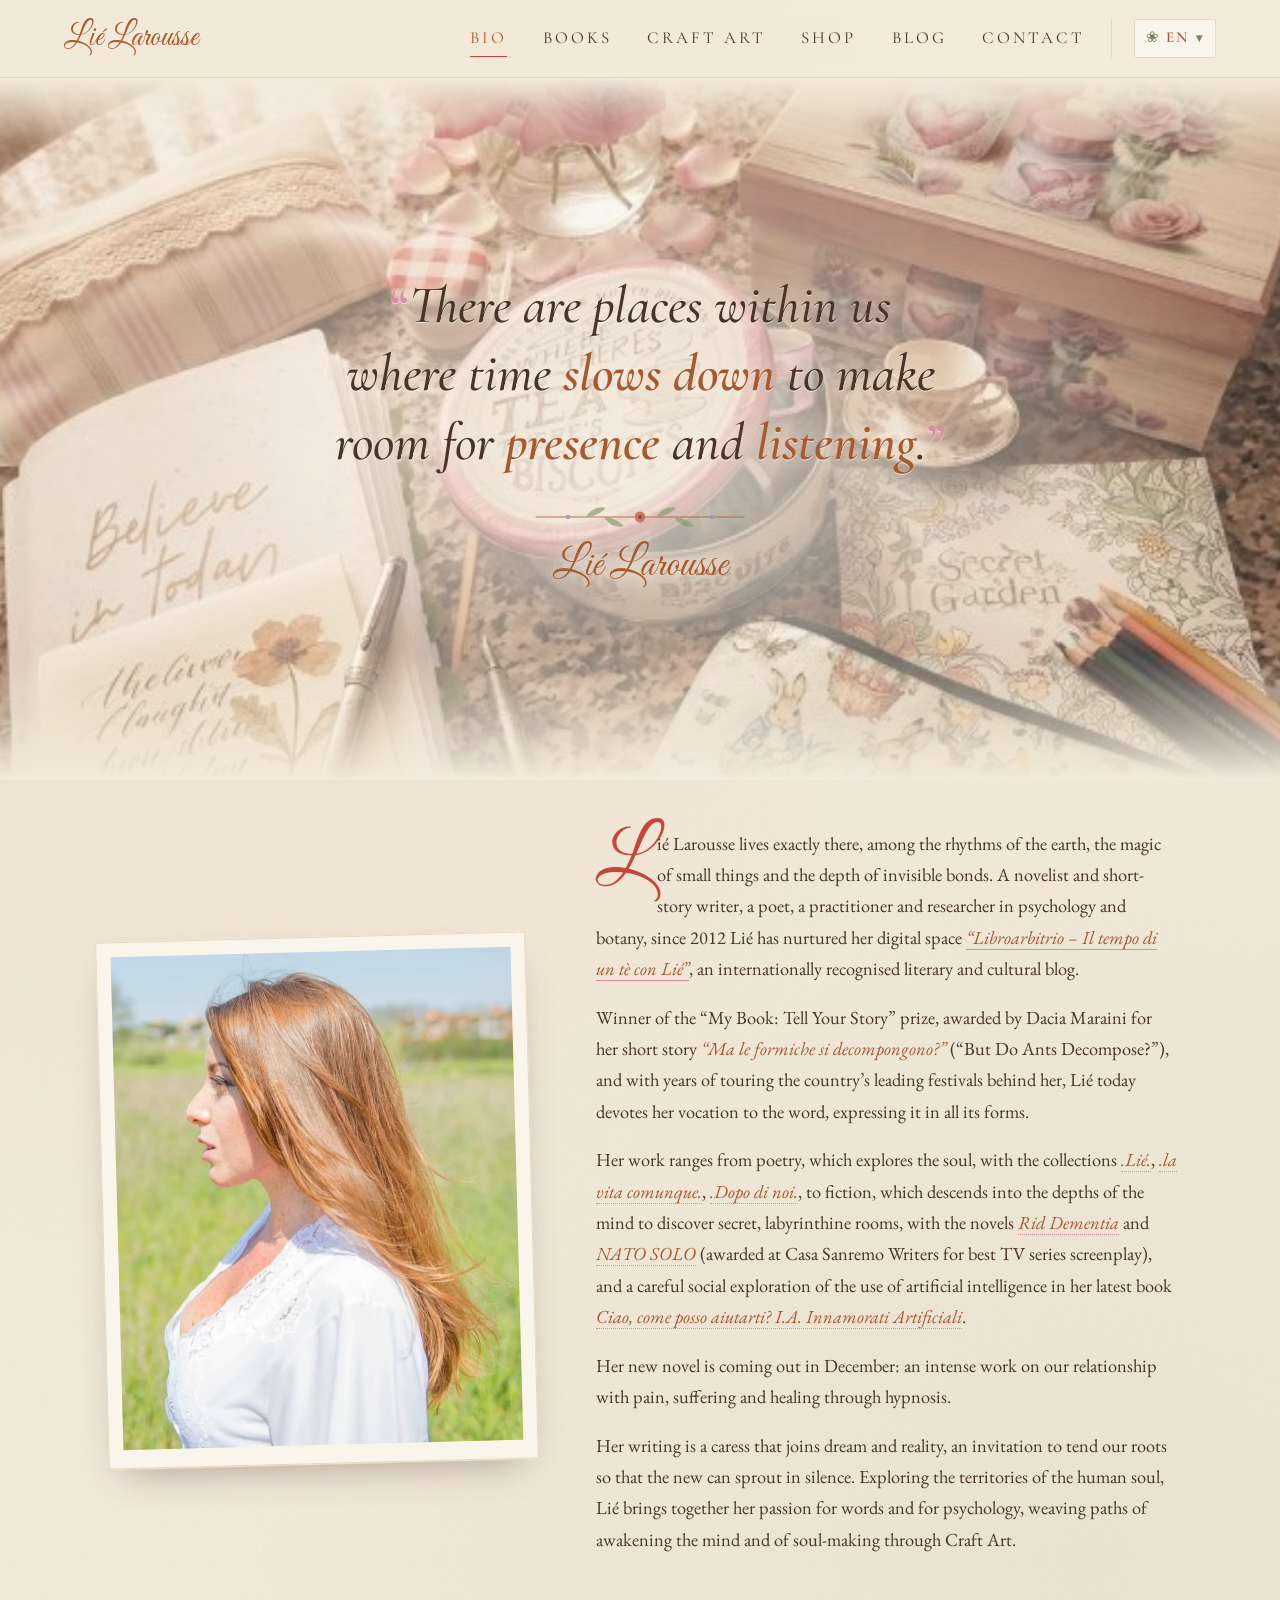
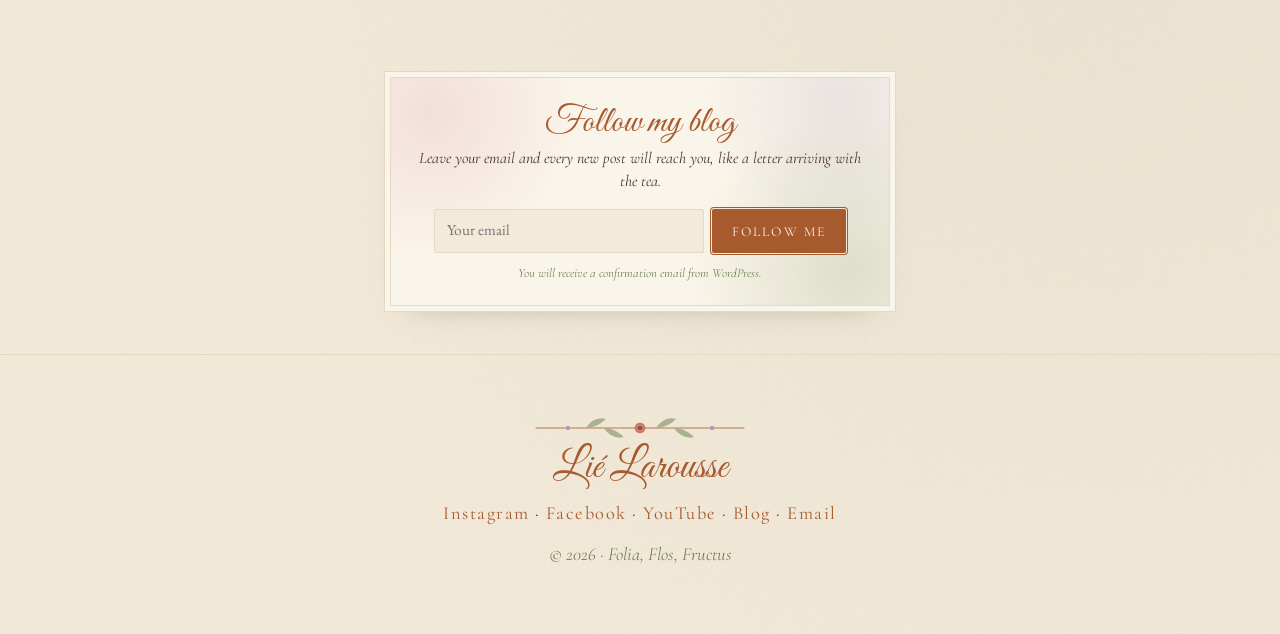
==== commit 5636d0c5: "Bio: virgolette della frase iniziale nel rosa oleandro di prima Co-Authored-By: Claude Opus 5.5 <nor" ====
--- a/en/index.html
+++ b/en/index.html
@@ -33,7 +33,7 @@
 <link rel="preconnect" href="https://fonts.googleapis.com">
 <link rel="preconnect" href="https://fonts.gstatic.com" crossorigin>
 <link href="https://fonts.googleapis.com/css2?family=Cormorant+Garamond:ital,wght@0,400;0,500;0,600;1,400&family=EB+Garamond:ital,wght@0,400;0,500;1,400&family=Great+Vibes&display=swap" rel="stylesheet">
-<link rel="stylesheet" href="../style.css?v=20261023c">
+<link rel="stylesheet" href="../style.css?v=20261023d">
 <link rel="icon" href="../favicon.ico" sizes="any">
 <link rel="icon" type="image/png" sizes="48x48" href="../img/favicon-48.png?v=2">
 <link rel="icon" type="image/png" sizes="96x96" href="../img/favicon-96.png?v=2">
@@ -82,7 +82,7 @@
   <div class="bio-hero-text">
     <h1 class="sr-only">Lié Larousse, writer and poet</h1>
     <blockquote class="citazione">
-      “There are places within us where time <em>slows down</em> to make room for <em>presence</em> and <em>listening</em>.”
+      <span class="virg" aria-hidden="true">“</span>There are places within us where time <em>slows down</em> to make room for <em>presence</em> and <em>listening</em>.<span class="virg" aria-hidden="true">”</span>
     </blockquote>
     <svg class="rametto"><use href="#rametto"/></svg>
     <p class="citazione-firma script">Lié Larousse</p>
--- a/style.css
+++ b/style.css
@@ -669,3 +669,5 @@
 }
 /* Bio: frase iniziale più fluida, righe bilanciate */
 .bio-hero-text .citazione { max-width: 20em; margin-left: auto; margin-right: auto; text-wrap: balance; }
+/* Bio: virgolette della frase iniziale nel rosa delle virgolette di prima */
+.citazione .virg { color: var(--oleandro); font-style: normal; font-weight: 600; }
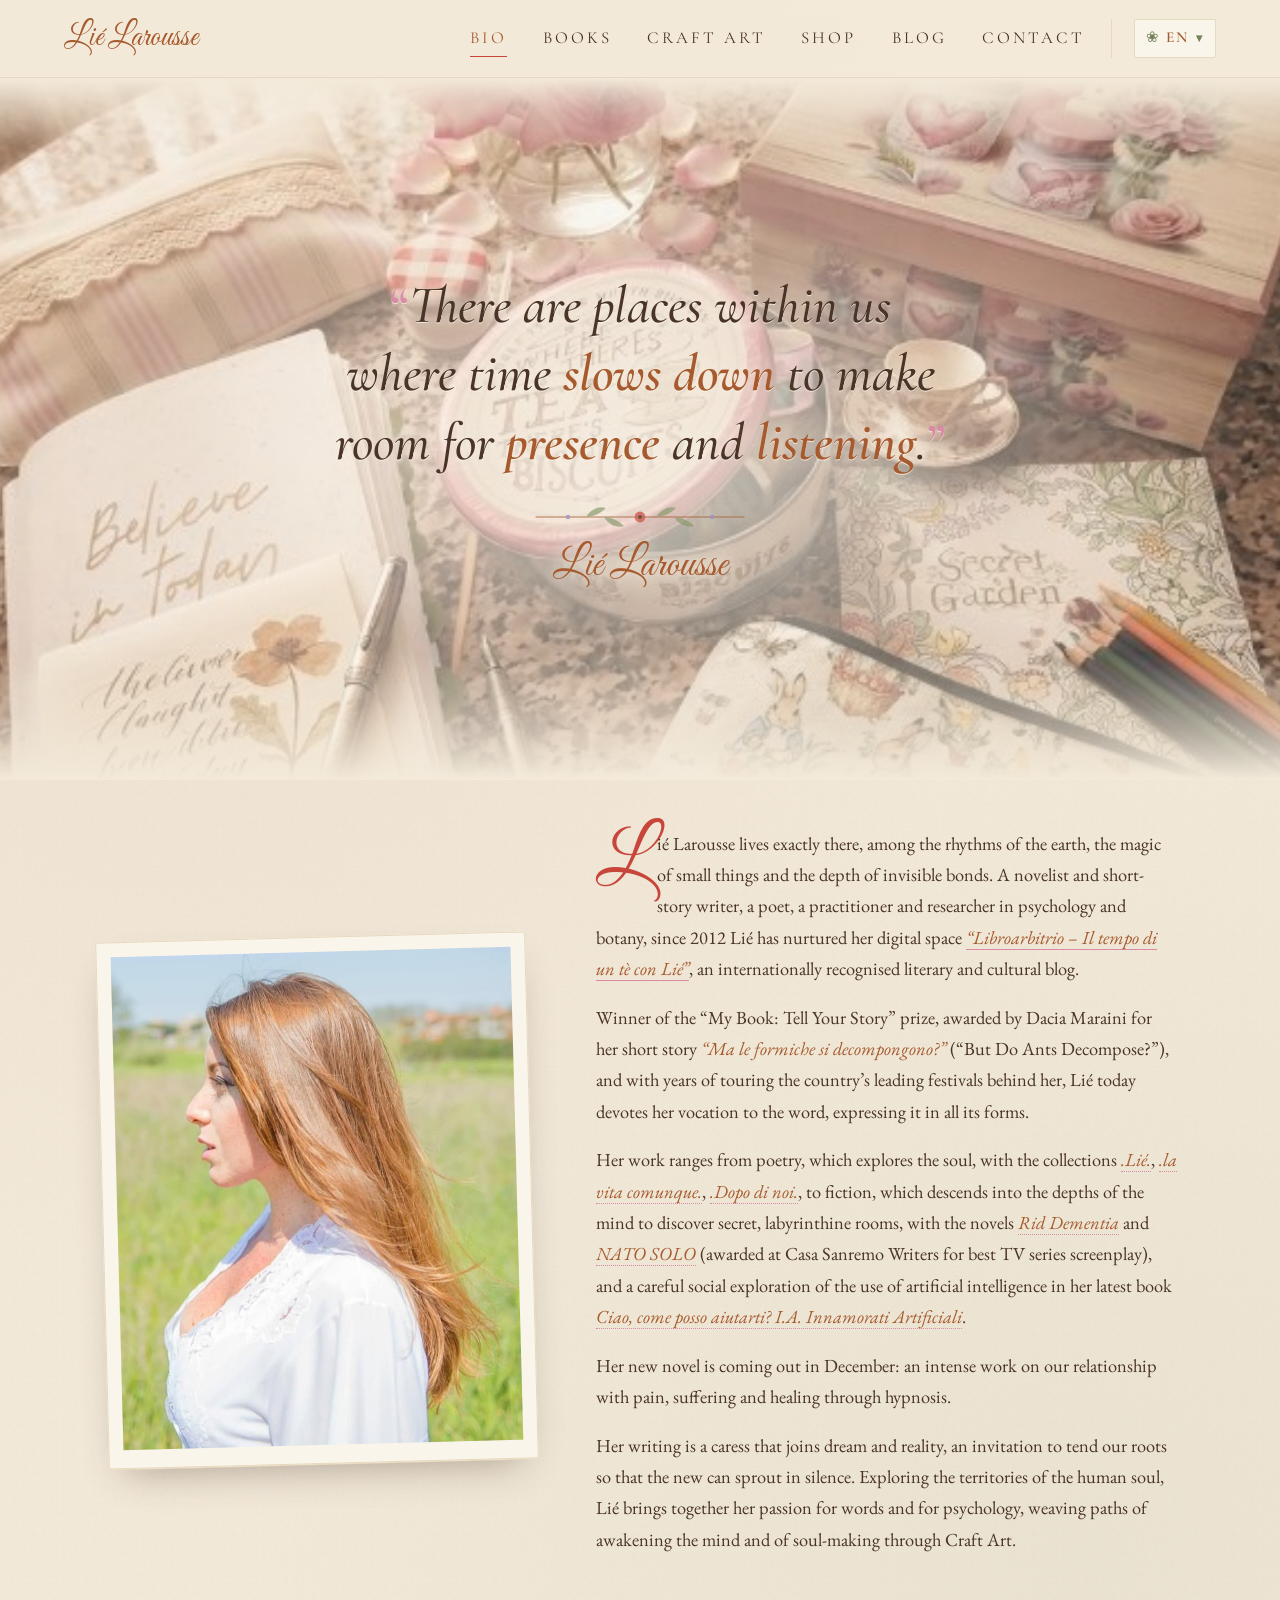
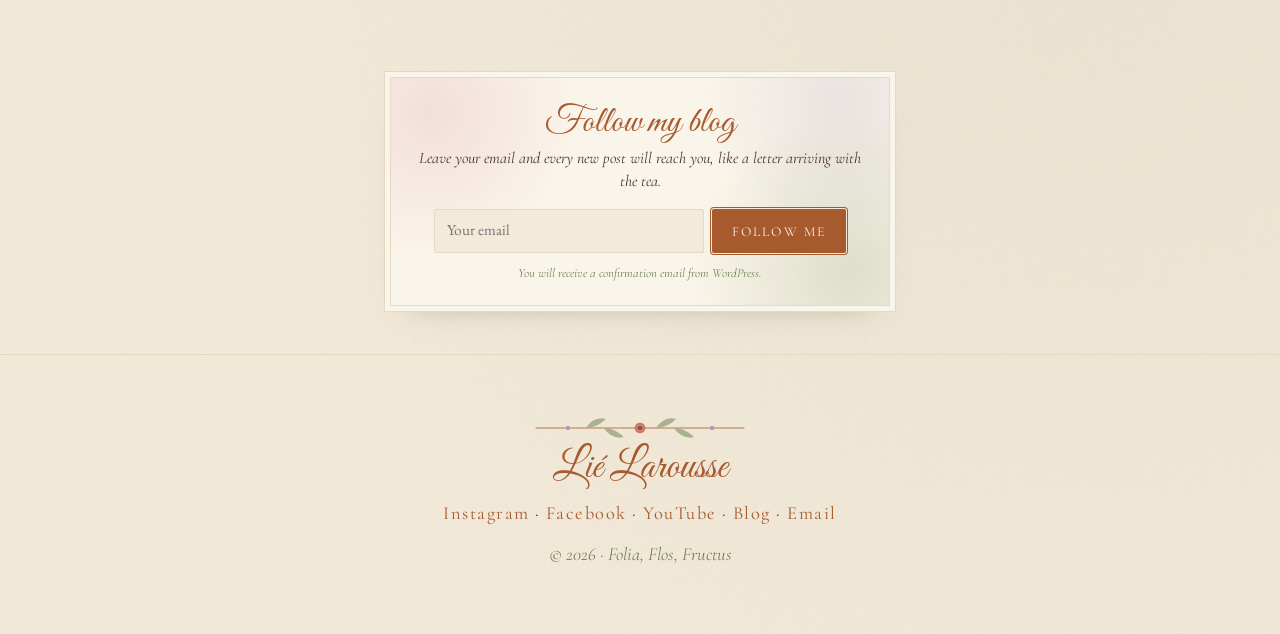
==== commit dde2826a: "Contatti (telefono): modulo per primo, poi foto e contatti Co-Authored-By: Claude Opus 5.5 <noreply@" ====
--- a/en/index.html
+++ b/en/index.html
@@ -33,7 +33,7 @@
 <link rel="preconnect" href="https://fonts.googleapis.com">
 <link rel="preconnect" href="https://fonts.gstatic.com" crossorigin>
 <link href="https://fonts.googleapis.com/css2?family=Cormorant+Garamond:ital,wght@0,400;0,500;0,600;1,400&family=EB+Garamond:ital,wght@0,400;0,500;1,400&family=Great+Vibes&display=swap" rel="stylesheet">
-<link rel="stylesheet" href="../style.css?v=20261023d">
+<link rel="stylesheet" href="../style.css?v=20261023e">
 <link rel="icon" href="../favicon.ico" sizes="any">
 <link rel="icon" type="image/png" sizes="48x48" href="../img/favicon-48.png?v=2">
 <link rel="icon" type="image/png" sizes="96x96" href="../img/favicon-96.png?v=2">
--- a/style.css
+++ b/style.css
@@ -671,3 +671,7 @@
 .bio-hero-text .citazione { max-width: 20em; margin-left: auto; margin-right: auto; text-wrap: balance; }
 /* Bio: virgolette della frase iniziale nel rosa delle virgolette di prima */
 .citazione .virg { color: var(--oleandro); font-style: normal; font-weight: 600; }
+/* Contatti (telefono): prima il modulo, poi foto e contatti */
+@media (max-width: 860px) {
+  .contatti .form { order: -1; }
+}
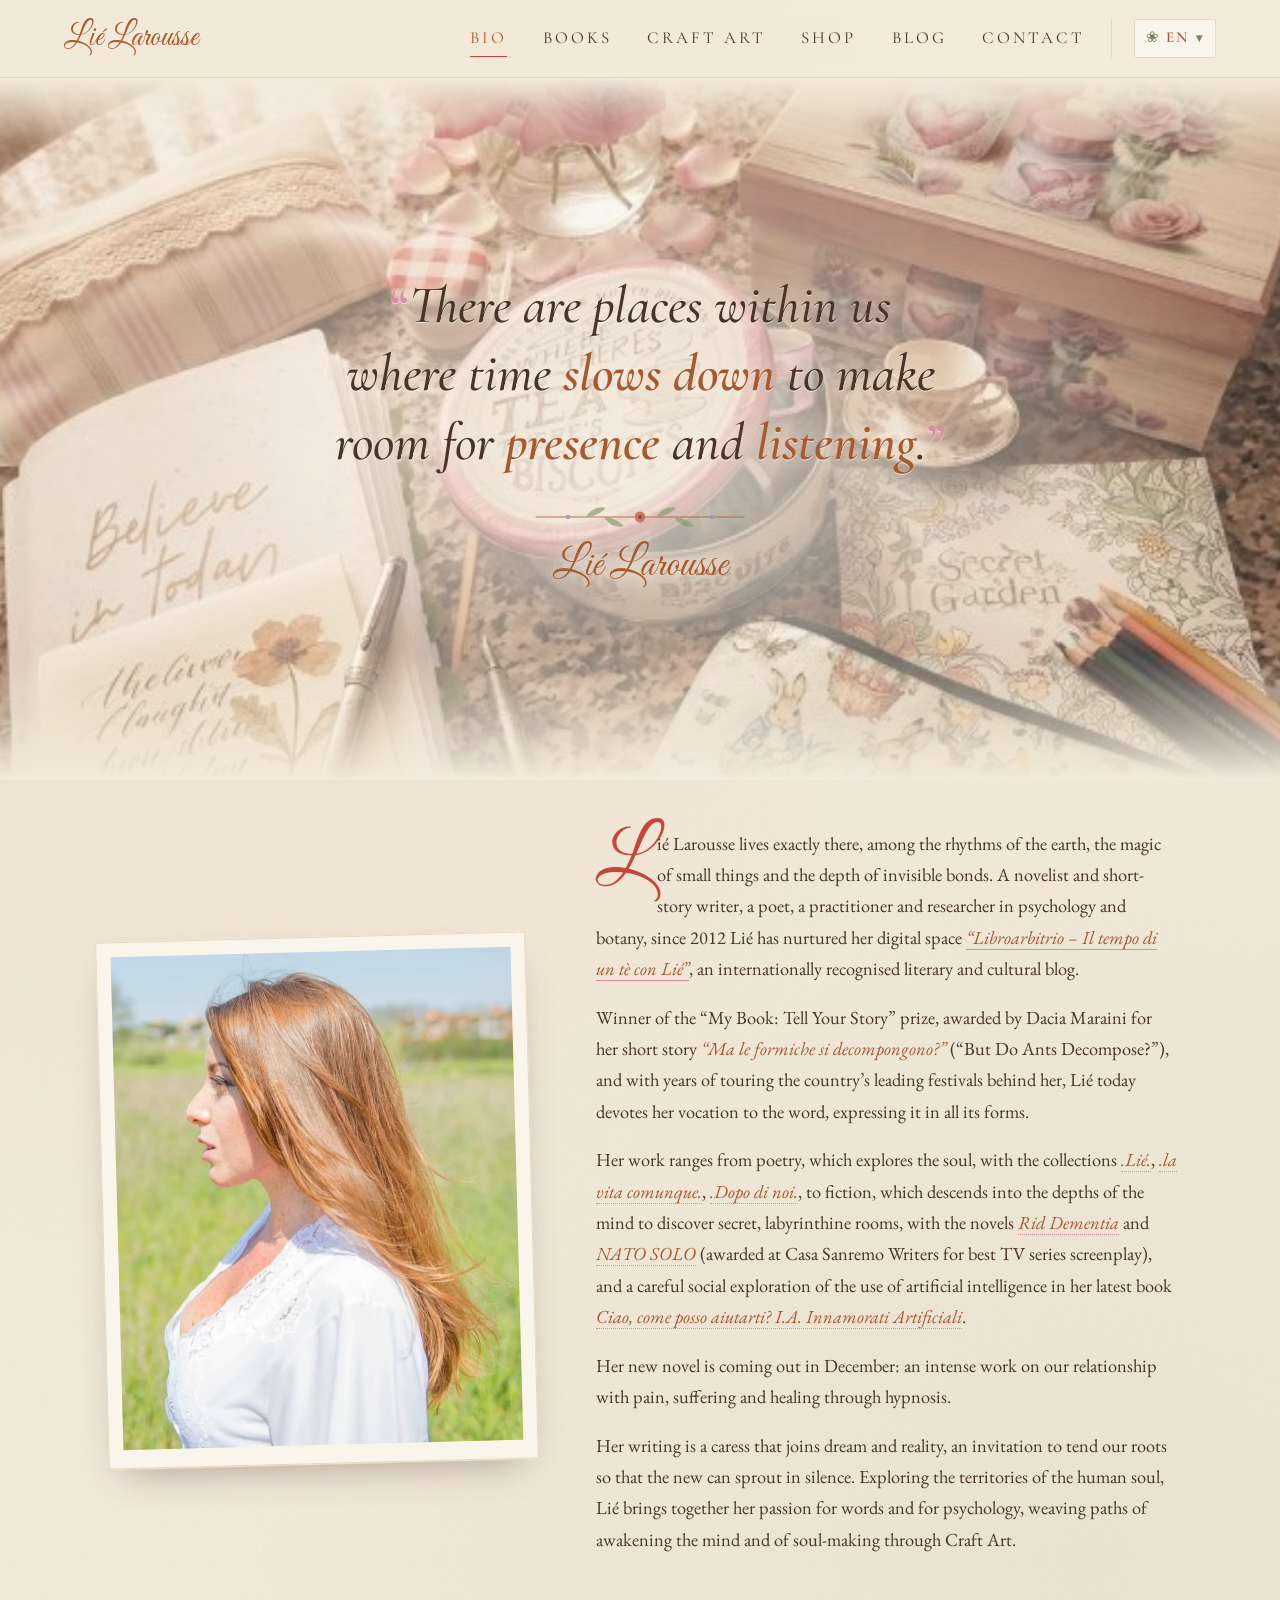
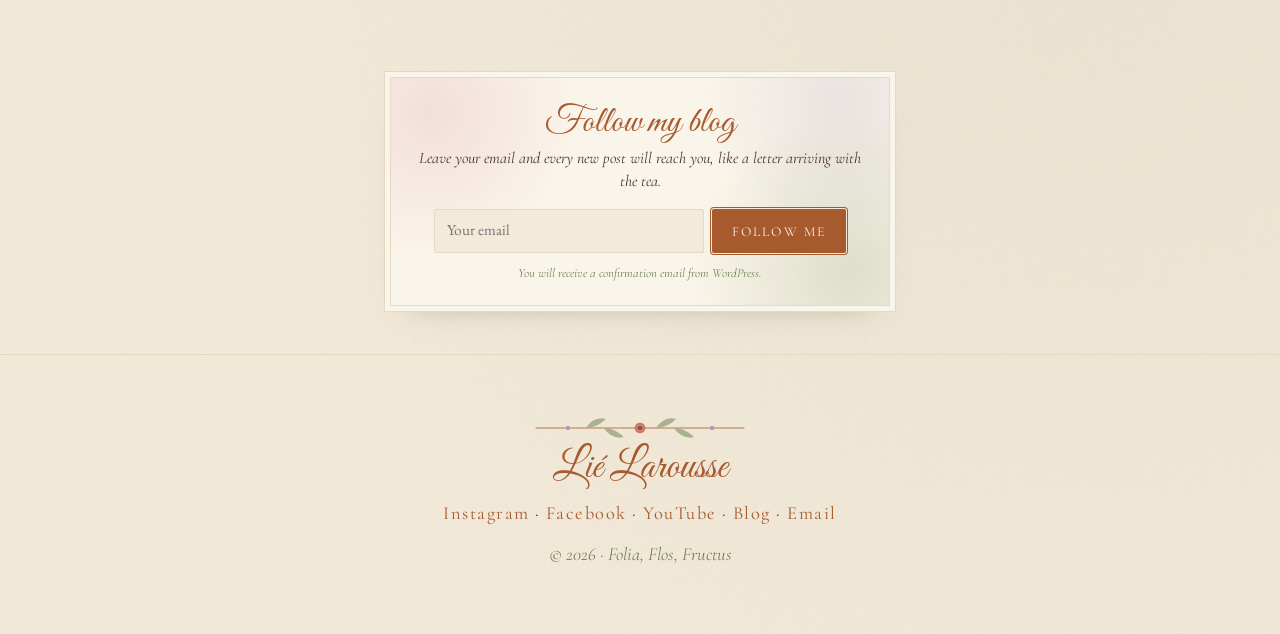
==== commit b78f4f4e: "Contatti (telefono): modulo compatto, visibile per intero all'apertura Co-Authored-By: Claude Opus 5" ====
--- a/en/index.html
+++ b/en/index.html
@@ -33,7 +33,7 @@
 <link rel="preconnect" href="https://fonts.googleapis.com">
 <link rel="preconnect" href="https://fonts.gstatic.com" crossorigin>
 <link href="https://fonts.googleapis.com/css2?family=Cormorant+Garamond:ital,wght@0,400;0,500;0,600;1,400&family=EB+Garamond:ital,wght@0,400;0,500;1,400&family=Great+Vibes&display=swap" rel="stylesheet">
-<link rel="stylesheet" href="../style.css?v=20261023e">
+<link rel="stylesheet" href="../style.css?v=20261023g">
 <link rel="icon" href="../favicon.ico" sizes="any">
 <link rel="icon" type="image/png" sizes="48x48" href="../img/favicon-48.png?v=2">
 <link rel="icon" type="image/png" sizes="96x96" href="../img/favicon-96.png?v=2">
--- a/style.css
+++ b/style.css
@@ -675,3 +675,14 @@
 @media (max-width: 860px) {
   .contatti .form { order: -1; }
 }
+/* Contatti (telefono): modulo compatto, visibile per intero appena si apre la pagina */
+@media (max-width: 860px) {
+  body:has(#modulo) .section { padding-top: 1rem; }
+  body:has(#modulo) .section-head { margin-bottom: 1rem; }
+  body:has(#modulo) .section-head h1 { font-size: 2.3rem; line-height: 1.05; margin: 0; }
+  body:has(#modulo) .section-head .rametto { margin-top: .2rem; }
+  .contatti .form { padding: 1.1rem 1.1rem; gap: .55rem; }
+  .contatti .form input { padding: .55rem .7rem; }
+  .contatti .form textarea { min-height: 5.5rem; height: 5.5rem; padding: .55rem .7rem; }
+  .contatti .form .btn { padding: .6rem 1.6rem; }
+}
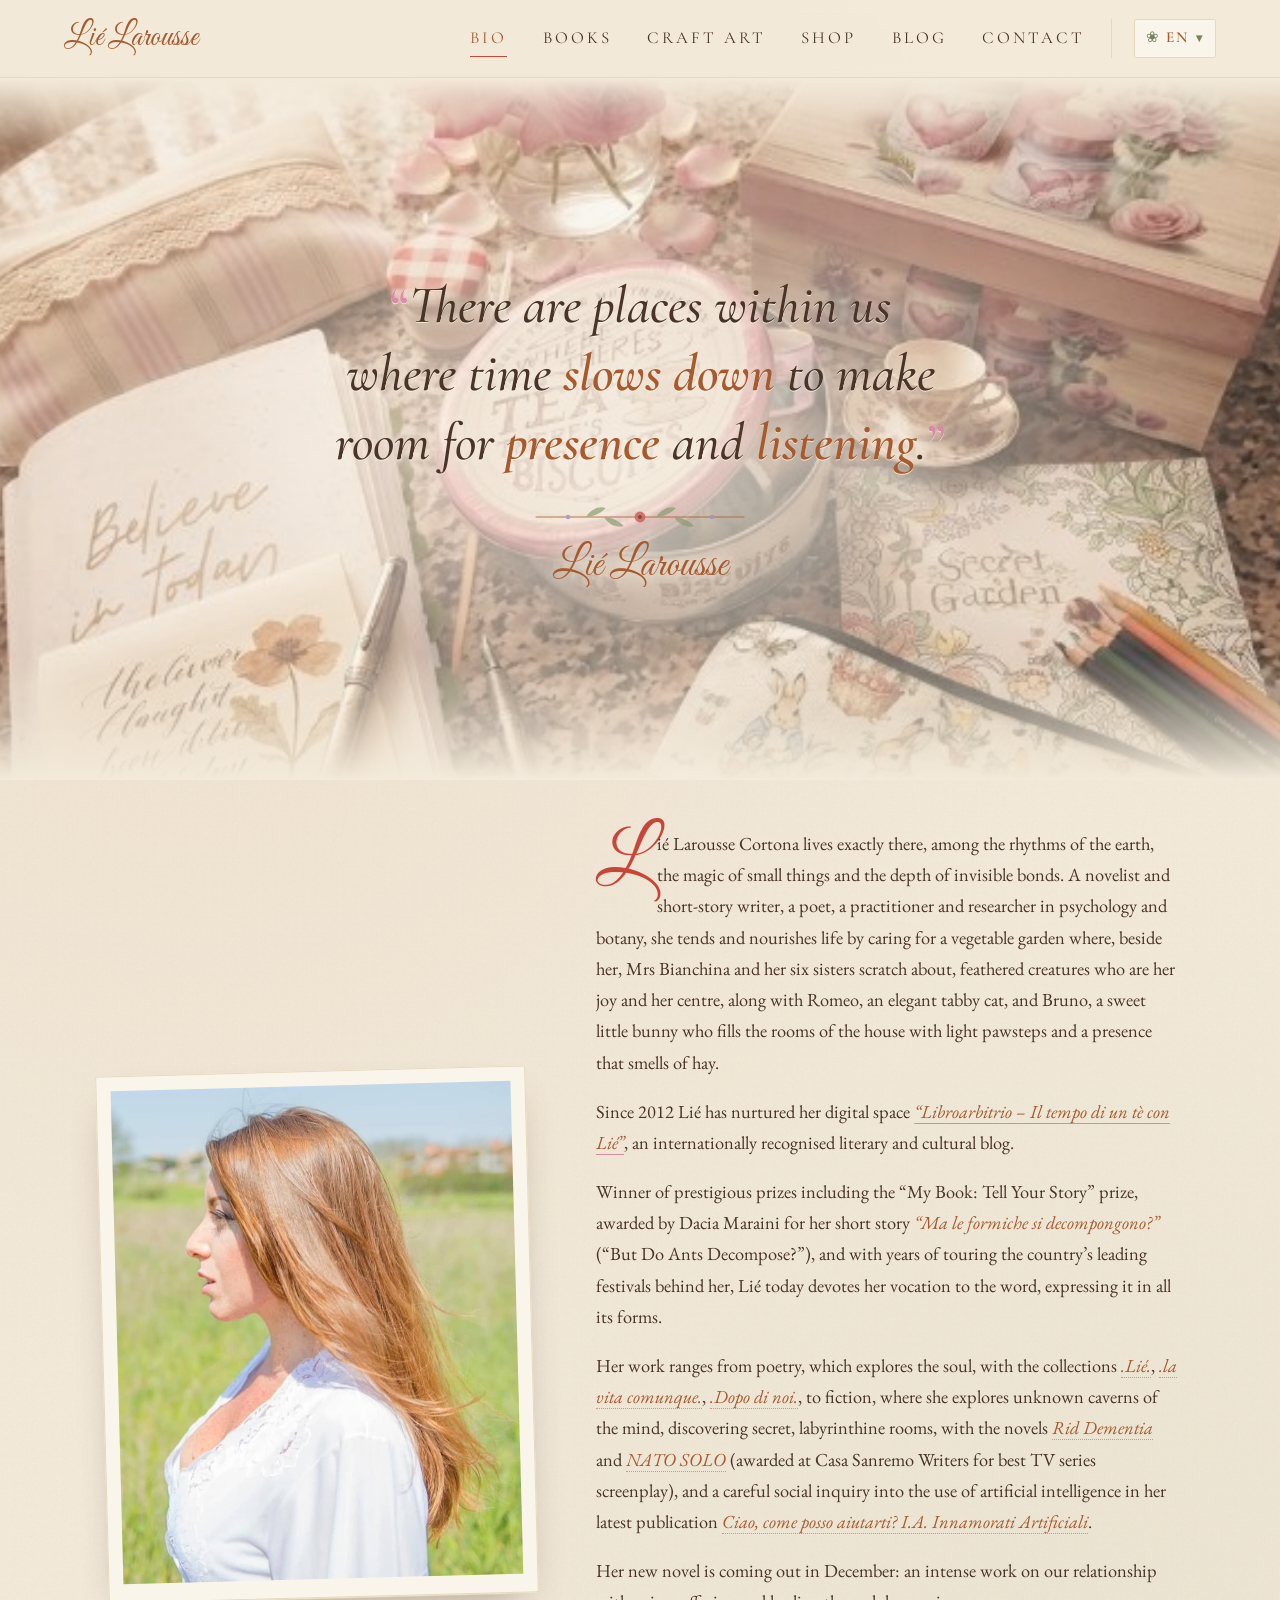
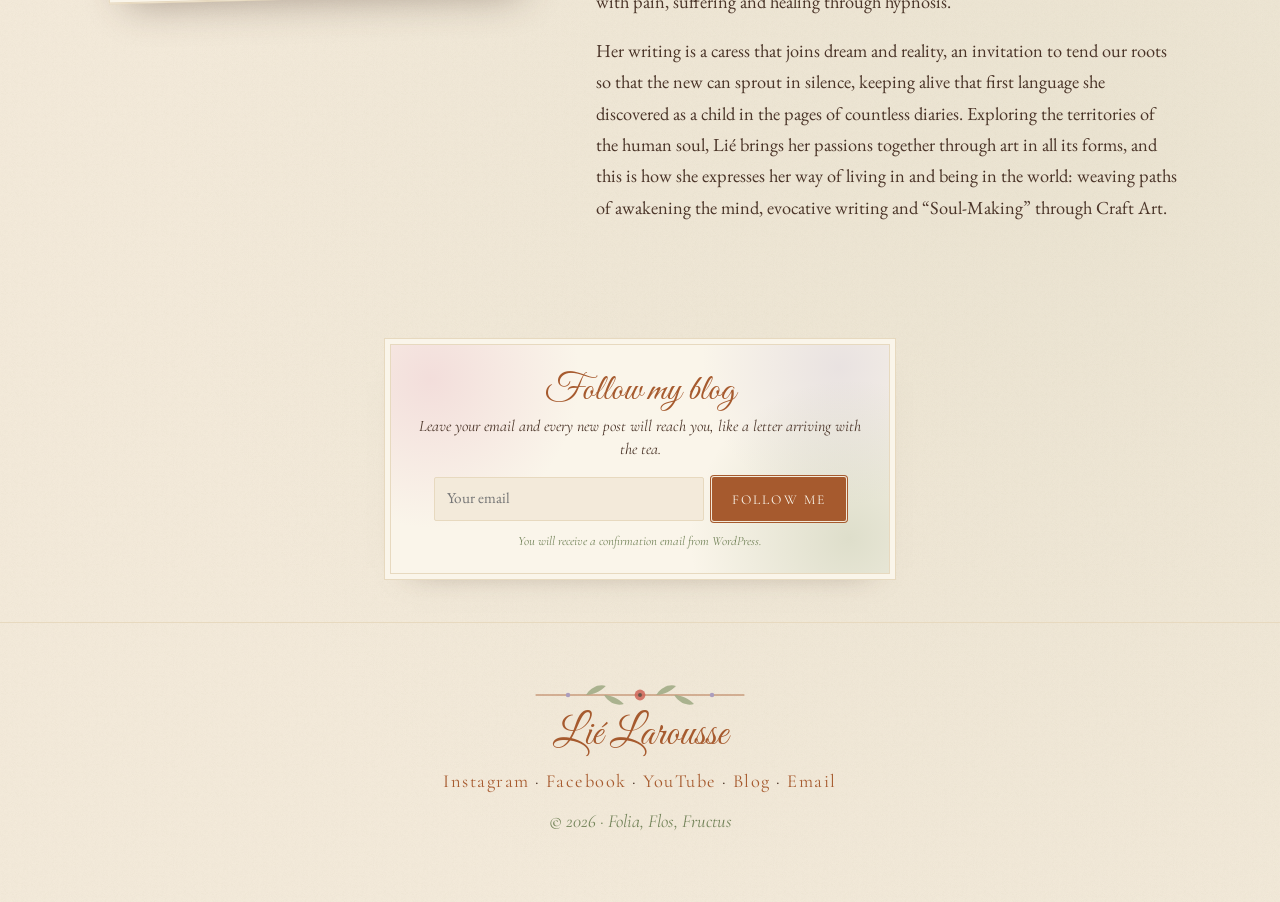
==== commit 2a64694f: "Bio: nuovo testo (IT, EN, FR) Co-Authored-By: Claude Opus 5.5 <noreply@anthropic.com> Claude-Session" ====
--- a/en/index.html
+++ b/en/index.html
@@ -33,7 +33,7 @@
 <link rel="preconnect" href="https://fonts.googleapis.com">
 <link rel="preconnect" href="https://fonts.gstatic.com" crossorigin>
 <link href="https://fonts.googleapis.com/css2?family=Cormorant+Garamond:ital,wght@0,400;0,500;0,600;1,400&family=EB+Garamond:ital,wght@0,400;0,500;1,400&family=Great+Vibes&display=swap" rel="stylesheet">
-<link rel="stylesheet" href="../style.css?v=20261023g">
+<link rel="stylesheet" href="../style.css?v=20261023h">
 <link rel="icon" href="../favicon.ico" sizes="any">
 <link rel="icon" type="image/png" sizes="48x48" href="../img/favicon-48.png?v=2">
 <link rel="icon" type="image/png" sizes="96x96" href="../img/favicon-96.png?v=2">
@@ -95,11 +95,12 @@
       <img src="../img/lie-ritratto-bio.jpg?v=2" alt="Portrait of Lié Larousse in a meadow">
     </figure>
     <div class="bio-text">
-      <p class="dropcap">Lié Larousse lives exactly there, among the rhythms of the earth, the magic of small things and the depth of invisible bonds. A novelist and short-story writer, a poet, a practitioner and researcher in psychology and botany, since 2012 Lié has nurtured her digital space <a href="https://libroarbitrio.wordpress.com/" target="_blank" rel="noopener"><em>“Libroarbitrio – Il tempo di un tè con Lié”</em></a>, an internationally recognised literary and cultural blog.</p>
-      <p>Winner of the “My Book: Tell Your Story” prize, awarded by Dacia Maraini for her short story <em>“Ma le formiche si decompongono?”</em> (“But Do Ants Decompose?”), and with years of touring the country’s leading festivals behind her, Lié today devotes her vocation to the word, expressing it in all its forms.</p>
-      <p>Her work ranges from poetry, which explores the soul, with the collections <a href="libri.html#trama-lie" class="link-titolo"><em>.Lié.</em></a>, <a href="libri.html#trama-vita" class="link-titolo"><em>.la vita comunque.</em></a>, <a href="libri.html#trama-dopo" class="link-titolo"><em>.Dopo di noi.</em></a>, to fiction, which descends into the depths of the mind to discover secret, labyrinthine rooms, with the novels <a href="libri.html#trama-rid" class="link-titolo"><em>Rid Dementia</em></a> and <a href="libri.html#trama-nato" class="link-titolo"><em>NATO SOLO</em></a> (awarded at Casa Sanremo Writers for best TV series screenplay), and a careful social exploration of the use of artificial intelligence in her latest book <a href="libri.html#trama-ciao" class="link-titolo"><em>Ciao, come posso aiutarti? I.A. Innamorati Artificiali</em></a>.</p>
+      <p class="dropcap">Lié Larousse Cortona lives exactly there, among the rhythms of the earth, the magic of small things and the depth of invisible bonds. A novelist and short-story writer, a poet, a practitioner and researcher in psychology and botany, she tends and nourishes life by caring for a vegetable garden where, beside her, Mrs Bianchina and her six sisters scratch about, feathered creatures who are her joy and her centre, along with Romeo, an elegant tabby cat, and Bruno, a sweet little bunny who fills the rooms of the house with light pawsteps and a presence that smells of hay.</p>
+      <p>Since 2012 Lié has nurtured her digital space <a href="https://libroarbitrio.wordpress.com/" target="_blank" rel="noopener"><em>“Libroarbitrio – Il tempo di un tè con Lié”</em></a>, an internationally recognised literary and cultural blog.</p>
+      <p>Winner of prestigious prizes including the “My Book: Tell Your Story” prize, awarded by Dacia Maraini for her short story <em>“Ma le formiche si decompongono?”</em> (“But Do Ants Decompose?”), and with years of touring the country’s leading festivals behind her, Lié today devotes her vocation to the word, expressing it in all its forms.</p>
+      <p>Her work ranges from poetry, which explores the soul, with the collections <a href="libri.html#trama-lie" class="link-titolo"><em>.Lié.</em></a>, <a href="libri.html#trama-vita" class="link-titolo"><em>.la vita comunque.</em></a>, <a href="libri.html#trama-dopo" class="link-titolo"><em>.Dopo di noi.</em></a>, to fiction, where she explores unknown caverns of the mind, discovering secret, labyrinthine rooms, with the novels <a href="libri.html#trama-rid" class="link-titolo"><em>Rid Dementia</em></a> and <a href="libri.html#trama-nato" class="link-titolo"><em>NATO SOLO</em></a> (awarded at Casa Sanremo Writers for best TV series screenplay), and a careful social inquiry into the use of artificial intelligence in her latest publication <a href="libri.html#trama-ciao" class="link-titolo"><em>Ciao, come posso aiutarti? I.A. Innamorati Artificiali</em></a>.</p>
       <p>Her new novel is coming out in December: an intense work on our relationship with pain, suffering and healing through hypnosis.</p>
-      <p>Her writing is a caress that joins dream and reality, an invitation to tend our roots so that the new can sprout in silence. Exploring the territories of the human soul, Lié brings together her passion for words and for psychology, weaving paths of awakening the mind and of soul-making through Craft Art.</p>
+      <p>Her writing is a caress that joins dream and reality, an invitation to tend our roots so that the new can sprout in silence, keeping alive that first language she discovered as a child in the pages of countless diaries. Exploring the territories of the human soul, Lié brings her passions together through art in all its forms, and this is how she expresses her way of living in and being in the world: weaving paths of awakening the mind, evocative writing and “Soul-Making” through Craft Art.</p>
     </div>
   </div>
 </section>
--- a/style.css
+++ b/style.css
@@ -686,3 +686,7 @@
   .contatti .form textarea { min-height: 5.5rem; height: 5.5rem; padding: .55rem .7rem; }
   .contatti .form .btn { padding: .6rem 1.6rem; }
 }
+/* Blog (telefono): prima il testo con il pulsante, sotto la foto, in entrambi i riquadri */
+@media (max-width: 860px) {
+  .youtube .yt-thumb, .youtube.youtube-rev .yt-thumb, .youtube:not(.youtube-rev) .yt-thumb { order: 2; }
+}
